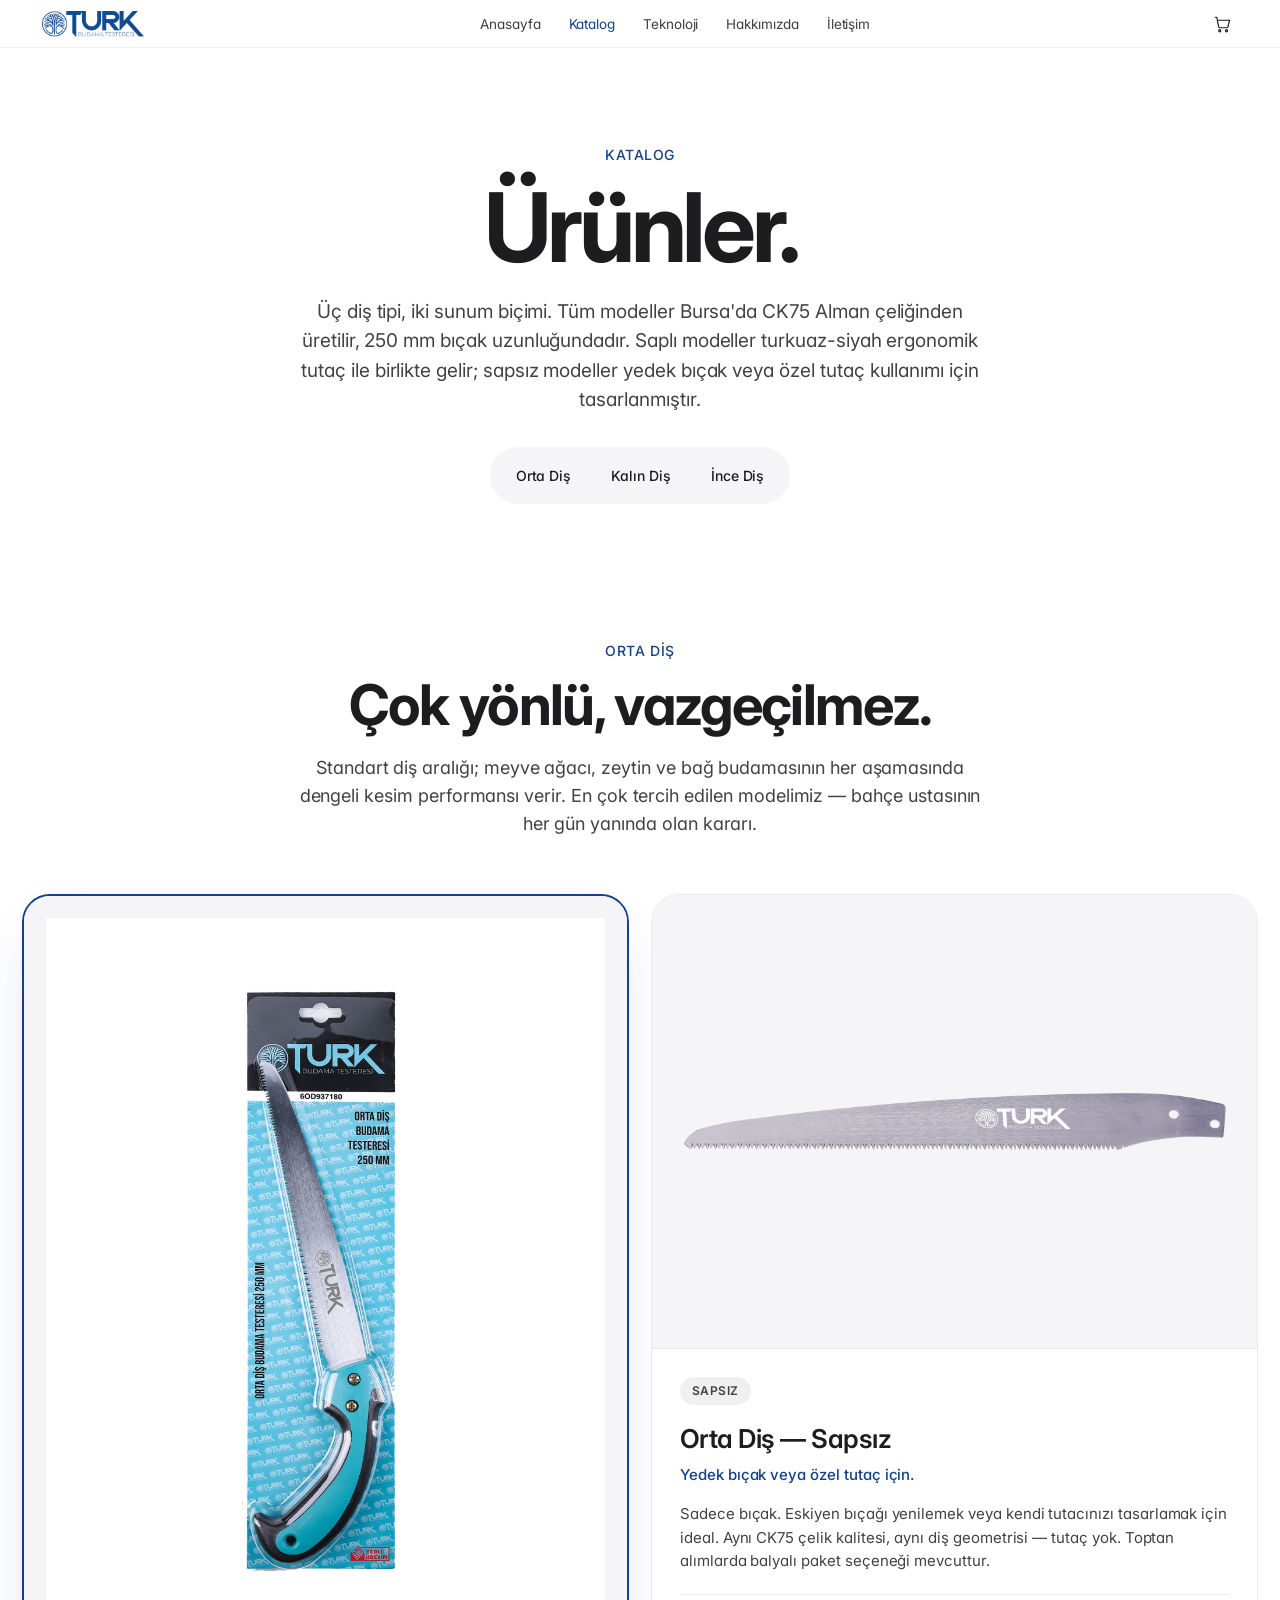
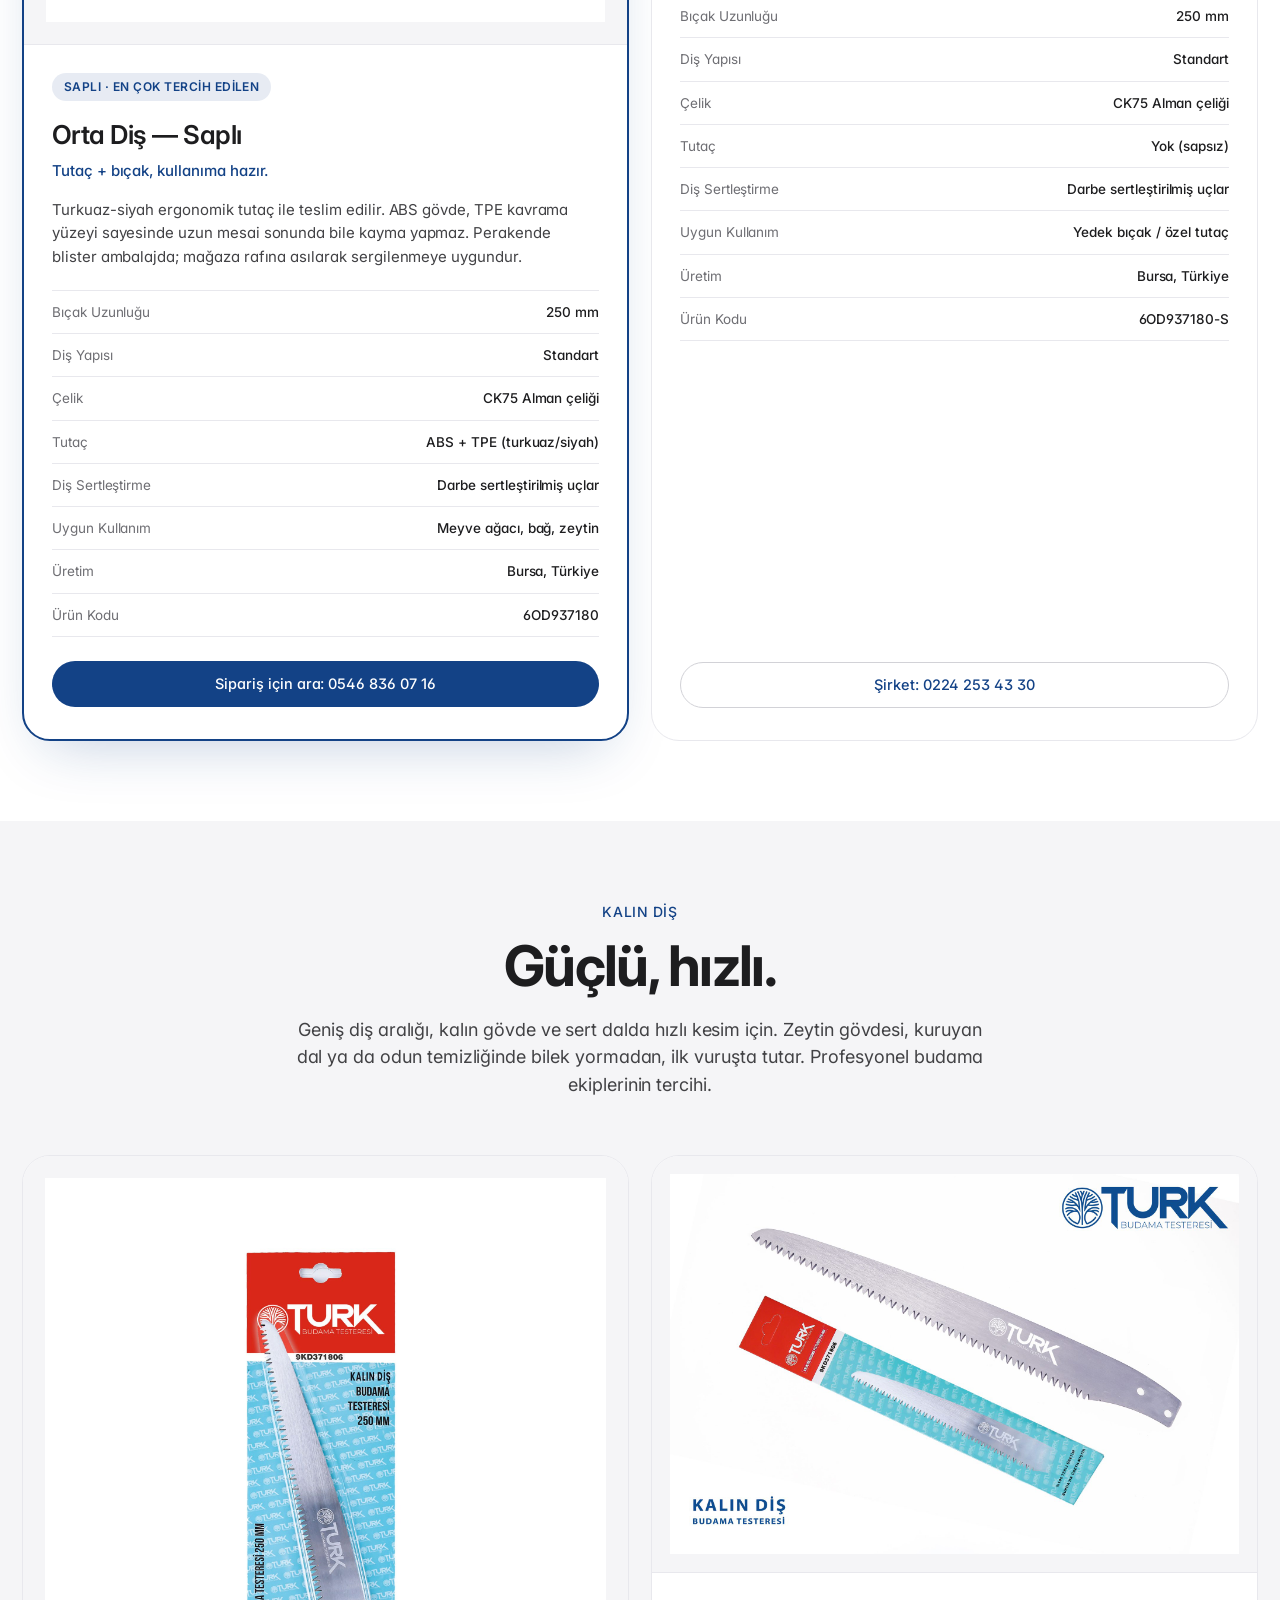
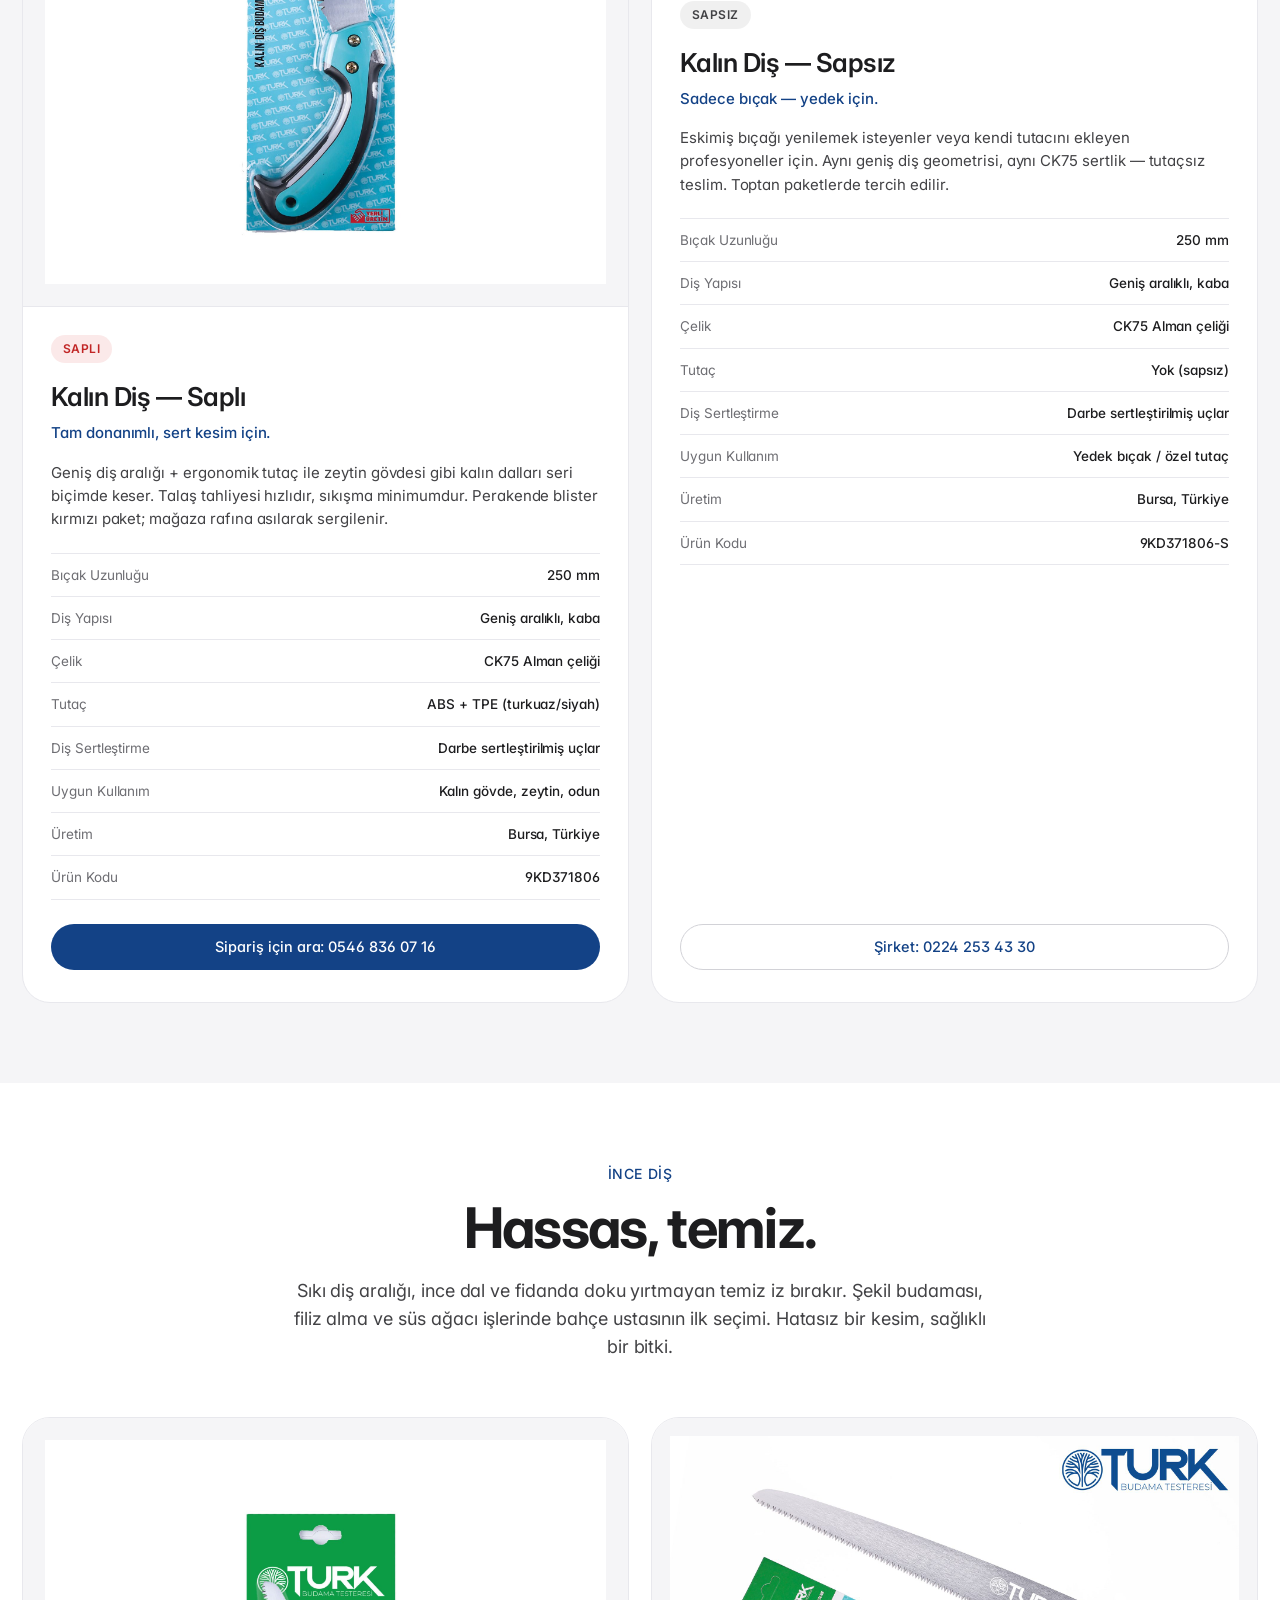
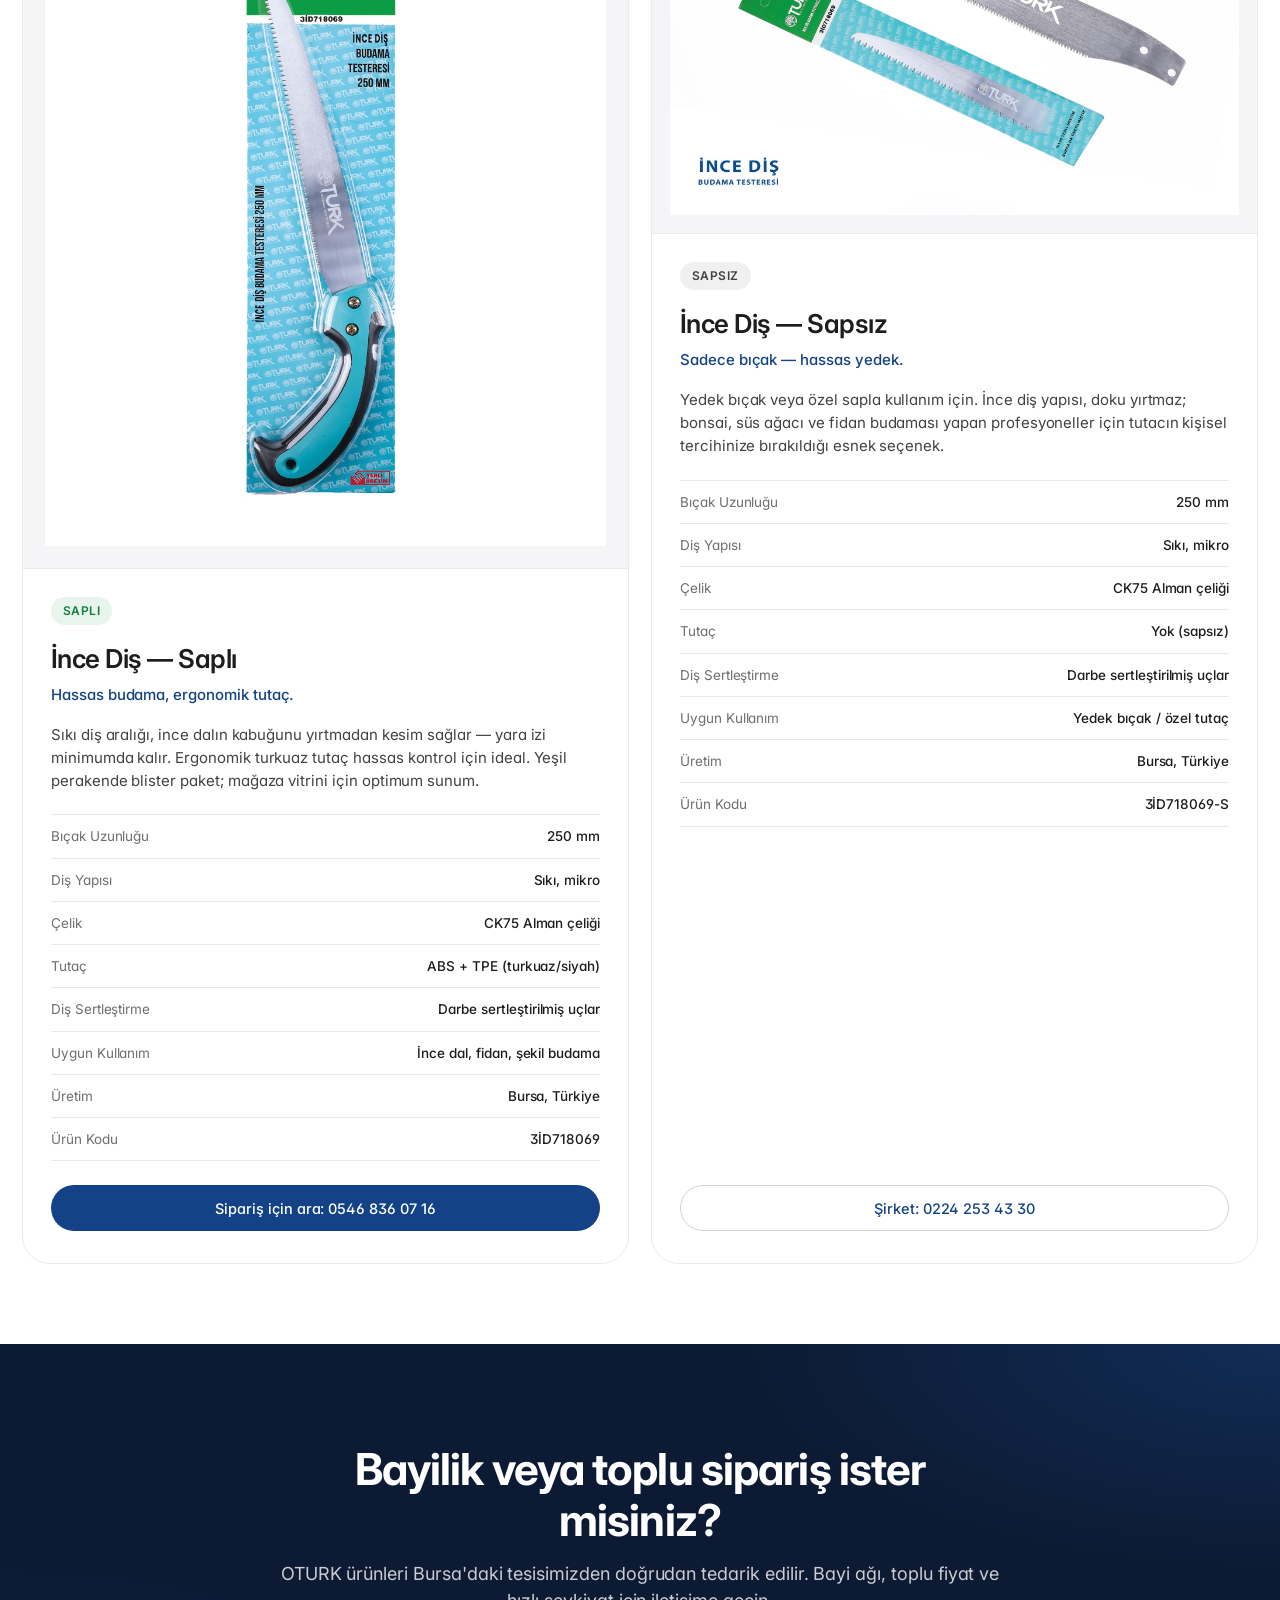
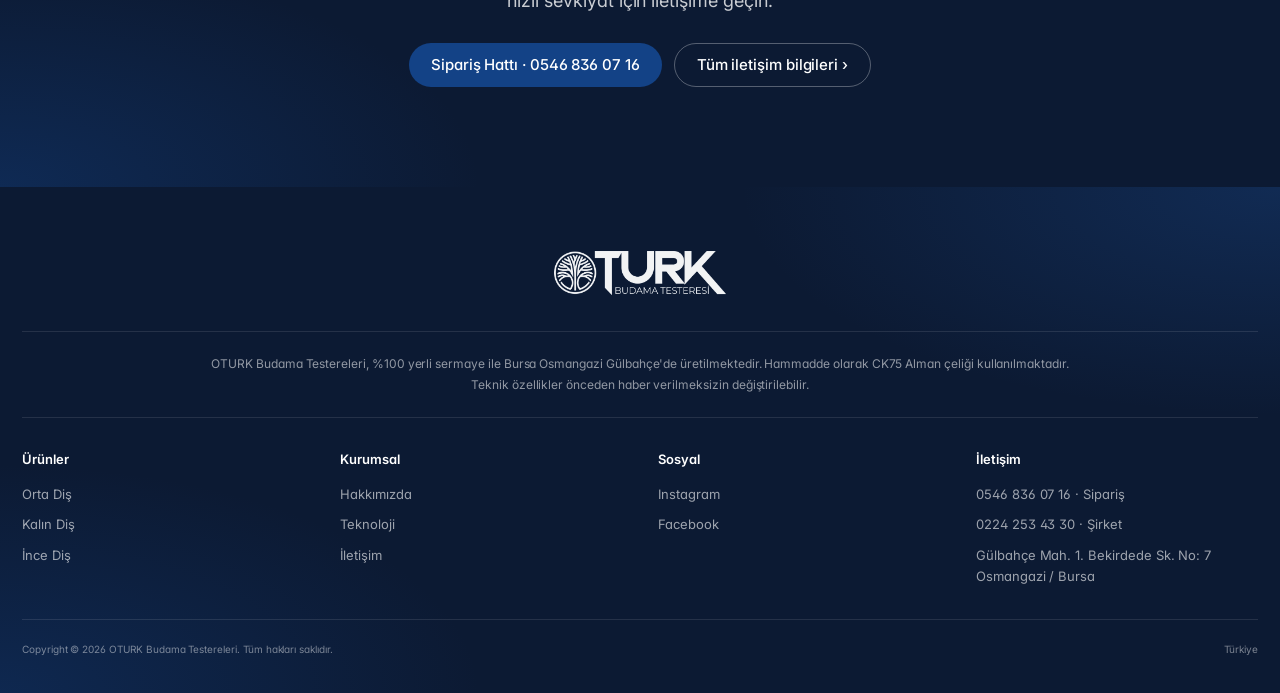
==== katalog.html @ 40e3740e "Initial commit: OTURK kurumsal web sitesi" ====
<!doctype html>
<html lang="tr">
<head>
  <meta charset="utf-8" />
  <meta name="viewport" content="width=device-width, initial-scale=1, viewport-fit=cover" />
  <meta name="theme-color" content="#134286" />
  <title>Katalog — OTURK Budama Testereleri</title>
  <meta name="description" content="OTURK budama testereleri katalogu. Üç diş tipi (ince, orta, kalın), saplı ve sapsız seçenekler. Bursa'da CK75 Alman çeliğinden üretilir." />

  <link rel="preconnect" href="https://fonts.googleapis.com" />
  <link rel="preconnect" href="https://fonts.gstatic.com" crossorigin />
  <link href="https://fonts.googleapis.com/css2?family=Inter:wght@300;400;500;600;700;800&display=swap" rel="stylesheet" />

  <link rel="stylesheet" href="styles.css" />
  <link rel="stylesheet" href="katalog.css" />
  <link rel="icon" type="image/png" href="images/logo/oturk-blue.png" />
  <link rel="apple-touch-icon" href="images/logo/oturk-blue.png" />
</head>
<body>

  <!-- Navigation -->
  <nav class="globalnav" id="globalnav" aria-label="Birincil">
    <div class="globalnav-inner">
      <a class="globalnav-logo" href="index.html" aria-label="OTURK Budama Testereleri">
        <img src="images/logo/oturk-blue.png" alt="OTURK Budama Testeresi" />
      </a>
      <ul class="globalnav-list" role="list">
        <li><a href="index.html">Anasayfa</a></li>
        <li><a href="katalog.html" aria-current="page">Katalog</a></li>
        <li><a href="index.html#teknoloji">Teknoloji</a></li>
        <li><a href="index.html#hakkimizda">Hakkımızda</a></li>
        <li><a href="index.html#iletisim">İletişim</a></li>
      </ul>
      <a class="globalnav-cta" href="index.html#iletisim" aria-label="Sipariş">
        <svg viewBox="0 0 24 24" aria-hidden="true"><path d="M3 3h2l2.5 12.5a2 2 0 0 0 2 1.5h8.5a2 2 0 0 0 2-1.5L22 7H6"/><circle cx="9" cy="21" r="1.4"/><circle cx="18" cy="21" r="1.4"/></svg>
      </a>
      <button class="globalnav-menu" id="globalnav-menu" aria-label="Menü" aria-expanded="false">
        <span></span><span></span>
      </button>
    </div>
  </nav>

  <main>

    <!-- Catalog page hero -->
    <section class="cat-hero">
      <div class="cat-hero-inner">
        <p class="cat-eyebrow">Katalog</p>
        <h1 class="cat-headline">Ürünler.</h1>
        <p class="cat-lede">
          Üç diş tipi, iki sunum biçimi. Tüm modeller Bursa'da CK75 Alman çeliğinden üretilir, 250 mm bıçak uzunluğundadır.
          Saplı modeller turkuaz-siyah ergonomik tutaç ile birlikte gelir; sapsız modeller yedek bıçak veya özel tutaç kullanımı için tasarlanmıştır.
        </p>
        <div class="cat-quick-jump">
          <a href="#orta">Orta Diş</a>
          <a href="#kalin">Kalın Diş</a>
          <a href="#ince">İnce Diş</a>
        </div>
      </div>
    </section>

    <!-- ORTA DİŞ -->
    <section class="cat-group" id="orta">
      <div class="cat-group-inner">
        <header class="cat-group-head">
          <p class="cat-eyebrow">Orta Diş</p>
          <h2 class="cat-group-title">Çok yönlü, vazgeçilmez.</h2>
          <p class="cat-group-lede">
            Standart diş aralığı; meyve ağacı, zeytin ve bağ budamasının her aşamasında dengeli kesim performansı verir.
            En çok tercih edilen modelimiz — bahçe ustasının her gün yanında olan kararı.
          </p>
        </header>

        <div class="cat-pair">
          <article class="cat-card cat-card--featured">
            <div class="cat-card-img">
              <img src="images/orta-dis-paket.jpg" alt="OTURK Orta Diş Saplı Budama Testeresi 250 mm — perakende blister paket" loading="lazy" />
            </div>
            <div class="cat-card-body">
              <span class="cat-tag cat-tag--blue">Saplı · En çok tercih edilen</span>
              <h3>Orta Diş — Saplı</h3>
              <p class="cat-card-tag">Tutaç + bıçak, kullanıma hazır.</p>
              <p class="cat-card-desc">
                Turkuaz-siyah ergonomik tutaç ile teslim edilir. ABS gövde, TPE kavrama yüzeyi sayesinde uzun mesai sonunda
                bile kayma yapmaz. Perakende blister ambalajda; mağaza rafına asılarak sergilenmeye uygundur.
              </p>
              <dl class="cat-specs">
                <dt>Bıçak Uzunluğu</dt><dd>250 mm</dd>
                <dt>Diş Yapısı</dt><dd>Standart</dd>
                <dt>Çelik</dt><dd>CK75 Alman çeliği</dd>
                <dt>Tutaç</dt><dd>ABS + TPE (turkuaz/siyah)</dd>
                <dt>Diş Sertleştirme</dt><dd>Darbe sertleştirilmiş uçlar</dd>
                <dt>Uygun Kullanım</dt><dd>Meyve ağacı, bağ, zeytin</dd>
                <dt>Üretim</dt><dd>Bursa, Türkiye</dd>
                <dt>Ürün Kodu</dt><dd>6OD937180</dd>
              </dl>
              <a class="cat-cta" href="tel:+905468360716">Sipariş için ara: 0546 836 07 16</a>
            </div>
          </article>

          <article class="cat-card">
            <div class="cat-card-img">
              <img src="images/orta-dis.png" alt="OTURK Orta Diş Sapsız Bıçak — yedek bıçak" loading="lazy" />
            </div>
            <div class="cat-card-body">
              <span class="cat-tag">Sapsız</span>
              <h3>Orta Diş — Sapsız</h3>
              <p class="cat-card-tag">Yedek bıçak veya özel tutaç için.</p>
              <p class="cat-card-desc">
                Sadece bıçak. Eskiyen bıçağı yenilemek veya kendi tutacınızı tasarlamak için ideal. Aynı CK75 çelik
                kalitesi, aynı diş geometrisi — tutaç yok. Toptan alımlarda balyalı paket seçeneği mevcuttur.
              </p>
              <dl class="cat-specs">
                <dt>Bıçak Uzunluğu</dt><dd>250 mm</dd>
                <dt>Diş Yapısı</dt><dd>Standart</dd>
                <dt>Çelik</dt><dd>CK75 Alman çeliği</dd>
                <dt>Tutaç</dt><dd>Yok (sapsız)</dd>
                <dt>Diş Sertleştirme</dt><dd>Darbe sertleştirilmiş uçlar</dd>
                <dt>Uygun Kullanım</dt><dd>Yedek bıçak / özel tutaç</dd>
                <dt>Üretim</dt><dd>Bursa, Türkiye</dd>
                <dt>Ürün Kodu</dt><dd>6OD937180-S</dd>
              </dl>
              <a class="cat-cta cat-cta--ghost" href="tel:+902242534330">Şirket: 0224 253 43 30</a>
            </div>
          </article>
        </div>
      </div>
    </section>

    <!-- KALIN DİŞ -->
    <section class="cat-group cat-group--invert" id="kalin">
      <div class="cat-group-inner">
        <header class="cat-group-head">
          <p class="cat-eyebrow">Kalın Diş</p>
          <h2 class="cat-group-title">Güçlü, hızlı.</h2>
          <p class="cat-group-lede">
            Geniş diş aralığı, kalın gövde ve sert dalda hızlı kesim için. Zeytin gövdesi, kuruyan dal ya da odun temizliğinde
            bilek yormadan, ilk vuruşta tutar. Profesyonel budama ekiplerinin tercihi.
          </p>
        </header>

        <div class="cat-pair">
          <article class="cat-card">
            <div class="cat-card-img">
              <img src="images/kalin-dis-paket.jpg" alt="OTURK Kalın Diş Saplı Budama Testeresi 250 mm — kırmızı blister paket" loading="lazy" />
            </div>
            <div class="cat-card-body">
              <span class="cat-tag cat-tag--red">Saplı</span>
              <h3>Kalın Diş — Saplı</h3>
              <p class="cat-card-tag">Tam donanımlı, sert kesim için.</p>
              <p class="cat-card-desc">
                Geniş diş aralığı + ergonomik tutaç ile zeytin gövdesi gibi kalın dalları seri biçimde keser. Talaş tahliyesi
                hızlıdır, sıkışma minimumdur. Perakende blister kırmızı paket; mağaza rafına asılarak sergilenir.
              </p>
              <dl class="cat-specs">
                <dt>Bıçak Uzunluğu</dt><dd>250 mm</dd>
                <dt>Diş Yapısı</dt><dd>Geniş aralıklı, kaba</dd>
                <dt>Çelik</dt><dd>CK75 Alman çeliği</dd>
                <dt>Tutaç</dt><dd>ABS + TPE (turkuaz/siyah)</dd>
                <dt>Diş Sertleştirme</dt><dd>Darbe sertleştirilmiş uçlar</dd>
                <dt>Uygun Kullanım</dt><dd>Kalın gövde, zeytin, odun</dd>
                <dt>Üretim</dt><dd>Bursa, Türkiye</dd>
                <dt>Ürün Kodu</dt><dd>9KD371806</dd>
              </dl>
              <a class="cat-cta" href="tel:+905468360716">Sipariş için ara: 0546 836 07 16</a>
            </div>
          </article>

          <article class="cat-card">
            <div class="cat-card-img cat-card-img--blade">
              <img src="images/kalin-dis-katalog.jpg" alt="OTURK Kalın Diş Sapsız Bıçak" loading="lazy" />
            </div>
            <div class="cat-card-body">
              <span class="cat-tag">Sapsız</span>
              <h3>Kalın Diş — Sapsız</h3>
              <p class="cat-card-tag">Sadece bıçak — yedek için.</p>
              <p class="cat-card-desc">
                Eskimiş bıçağı yenilemek isteyenler veya kendi tutacını ekleyen profesyoneller için. Aynı geniş diş
                geometrisi, aynı CK75 sertlik — tutaçsız teslim. Toptan paketlerde tercih edilir.
              </p>
              <dl class="cat-specs">
                <dt>Bıçak Uzunluğu</dt><dd>250 mm</dd>
                <dt>Diş Yapısı</dt><dd>Geniş aralıklı, kaba</dd>
                <dt>Çelik</dt><dd>CK75 Alman çeliği</dd>
                <dt>Tutaç</dt><dd>Yok (sapsız)</dd>
                <dt>Diş Sertleştirme</dt><dd>Darbe sertleştirilmiş uçlar</dd>
                <dt>Uygun Kullanım</dt><dd>Yedek bıçak / özel tutaç</dd>
                <dt>Üretim</dt><dd>Bursa, Türkiye</dd>
                <dt>Ürün Kodu</dt><dd>9KD371806-S</dd>
              </dl>
              <a class="cat-cta cat-cta--ghost" href="tel:+902242534330">Şirket: 0224 253 43 30</a>
            </div>
          </article>
        </div>
      </div>
    </section>

    <!-- İNCE DİŞ -->
    <section class="cat-group" id="ince">
      <div class="cat-group-inner">
        <header class="cat-group-head">
          <p class="cat-eyebrow">İnce Diş</p>
          <h2 class="cat-group-title">Hassas, temiz.</h2>
          <p class="cat-group-lede">
            Sıkı diş aralığı, ince dal ve fidanda doku yırtmayan temiz iz bırakır. Şekil budaması, filiz alma ve süs
            ağacı işlerinde bahçe ustasının ilk seçimi. Hatasız bir kesim, sağlıklı bir bitki.
          </p>
        </header>

        <div class="cat-pair">
          <article class="cat-card">
            <div class="cat-card-img">
              <img src="images/ince-dis-paket.jpg" alt="OTURK İnce Diş Saplı Budama Testeresi 250 mm — yeşil blister paket" loading="lazy" />
            </div>
            <div class="cat-card-body">
              <span class="cat-tag cat-tag--green">Saplı</span>
              <h3>İnce Diş — Saplı</h3>
              <p class="cat-card-tag">Hassas budama, ergonomik tutaç.</p>
              <p class="cat-card-desc">
                Sıkı diş aralığı, ince dalın kabuğunu yırtmadan kesim sağlar — yara izi minimumda kalır. Ergonomik turkuaz
                tutaç hassas kontrol için ideal. Yeşil perakende blister paket; mağaza vitrini için optimum sunum.
              </p>
              <dl class="cat-specs">
                <dt>Bıçak Uzunluğu</dt><dd>250 mm</dd>
                <dt>Diş Yapısı</dt><dd>Sıkı, mikro</dd>
                <dt>Çelik</dt><dd>CK75 Alman çeliği</dd>
                <dt>Tutaç</dt><dd>ABS + TPE (turkuaz/siyah)</dd>
                <dt>Diş Sertleştirme</dt><dd>Darbe sertleştirilmiş uçlar</dd>
                <dt>Uygun Kullanım</dt><dd>İnce dal, fidan, şekil budama</dd>
                <dt>Üretim</dt><dd>Bursa, Türkiye</dd>
                <dt>Ürün Kodu</dt><dd>3İD718069</dd>
              </dl>
              <a class="cat-cta" href="tel:+905468360716">Sipariş için ara: 0546 836 07 16</a>
            </div>
          </article>

          <article class="cat-card">
            <div class="cat-card-img cat-card-img--blade">
              <img src="images/ince-dis-katalog.jpg" alt="OTURK İnce Diş Sapsız Bıçak" loading="lazy" />
            </div>
            <div class="cat-card-body">
              <span class="cat-tag">Sapsız</span>
              <h3>İnce Diş — Sapsız</h3>
              <p class="cat-card-tag">Sadece bıçak — hassas yedek.</p>
              <p class="cat-card-desc">
                Yedek bıçak veya özel sapla kullanım için. İnce diş yapısı, doku yırtmaz; bonsai, süs ağacı ve fidan
                budaması yapan profesyoneller için tutacın kişisel tercihinize bırakıldığı esnek seçenek.
              </p>
              <dl class="cat-specs">
                <dt>Bıçak Uzunluğu</dt><dd>250 mm</dd>
                <dt>Diş Yapısı</dt><dd>Sıkı, mikro</dd>
                <dt>Çelik</dt><dd>CK75 Alman çeliği</dd>
                <dt>Tutaç</dt><dd>Yok (sapsız)</dd>
                <dt>Diş Sertleştirme</dt><dd>Darbe sertleştirilmiş uçlar</dd>
                <dt>Uygun Kullanım</dt><dd>Yedek bıçak / özel tutaç</dd>
                <dt>Üretim</dt><dd>Bursa, Türkiye</dd>
                <dt>Ürün Kodu</dt><dd>3İD718069-S</dd>
              </dl>
              <a class="cat-cta cat-cta--ghost" href="tel:+902242534330">Şirket: 0224 253 43 30</a>
            </div>
          </article>
        </div>
      </div>
    </section>

    <!-- Order/contact CTA strip -->
    <section class="cat-cta-strip">
      <div class="cat-cta-strip-inner">
        <h2>Bayilik veya toplu sipariş ister misiniz?</h2>
        <p>OTURK ürünleri Bursa'daki tesisimizden doğrudan tedarik edilir. Bayi ağı, toplu fiyat ve hızlı sevkiyat için iletişime geçin.</p>
        <div class="cat-cta-strip-actions">
          <a class="btn btn--blue" href="tel:+905468360716">Sipariş Hattı · 0546 836 07 16</a>
          <a class="btn btn--ghost" href="index.html#iletisim">Tüm iletişim bilgileri ›</a>
        </div>
      </div>
    </section>

  </main>

  <!-- Footer -->
  <footer class="footer">
    <div class="footer-inner">
      <div class="footer-mark">
        <img src="images/logo/oturk-white.png" alt="OTURK Budama Testeresi" />
      </div>
      <div class="footer-disclaimer">
        <p>
          OTURK Budama Testereleri, %100 yerli sermaye ile Bursa Osmangazi Gülbahçe'de üretilmektedir.
          Hammadde olarak CK75 Alman çeliği kullanılmaktadır. Teknik özellikler önceden haber verilmeksizin değiştirilebilir.
        </p>
      </div>
      <div class="footer-cols">
        <div class="footer-col">
          <h4>Ürünler</h4>
          <ul role="list">
            <li><a href="katalog.html#orta">Orta Diş</a></li>
            <li><a href="katalog.html#kalin">Kalın Diş</a></li>
            <li><a href="katalog.html#ince">İnce Diş</a></li>
          </ul>
        </div>
        <div class="footer-col">
          <h4>Kurumsal</h4>
          <ul role="list">
            <li><a href="index.html#hakkimizda">Hakkımızda</a></li>
            <li><a href="index.html#teknoloji">Teknoloji</a></li>
            <li><a href="index.html#iletisim">İletişim</a></li>
          </ul>
        </div>
        <div class="footer-col">
          <h4>Sosyal</h4>
          <ul role="list">
            <li><a href="https://www.instagram.com/oturktestere/" target="_blank" rel="noopener">Instagram</a></li>
            <li><a href="https://www.facebook.com/p/OTurk-Budama-Testereleri-61565151733691/" target="_blank" rel="noopener">Facebook</a></li>
          </ul>
        </div>
        <div class="footer-col">
          <h4>İletişim</h4>
          <ul role="list">
            <li><a href="tel:+905468360716">0546 836 07 16 · Sipariş</a></li>
            <li><a href="tel:+902242534330">0224 253 43 30 · Şirket</a></li>
            <li>Gülbahçe Mah. 1. Bekirdede Sk. No: 7<br/>Osmangazi / Bursa</li>
          </ul>
        </div>
      </div>
      <div class="footer-bottom">
        <small>Copyright © <span id="year"></span> OTURK Budama Testereleri. Tüm hakları saklıdır.</small>
        <small>Türkiye</small>
      </div>
    </div>
  </footer>

  <script src="script.js" defer></script>
</body>
</html>
---- styles.css ----
/* =========================================================
   OTURK — Apple-inspired design system
   Brand color (corporate): #134286
   ========================================================= */

:root {
  /* Brand */
  --brand: #134286;
  --brand-strong: #0e3370;
  --brand-light: #1e57a8;
  --brand-50: #eaf0f9;

  /* Apple-style neutrals */
  --bg: #ffffff;
  --bg-alt: #f5f5f7;        /* Apple signature gray */
  --bg-dark: #0c1a33;        /* deep navy for dark sections */
  --ink: #1d1d1f;            /* Apple near-black */
  --ink-2: #424245;
  --muted: #6e6e73;
  --line: #d2d2d7;
  --line-soft: #e8e8ed;

  /* Effects */
  --radius: 18px;
  --radius-lg: 28px;
  --shadow-sm: 0 1px 2px rgba(0,0,0,.04);
  --shadow: 0 8px 30px rgba(0,0,0,.06);

  /* Layout */
  --maxw: 980px;
  --maxw-wide: 1240px;

  /* Type */
  --font-sans: 'Inter', -apple-system, BlinkMacSystemFont, 'SF Pro Text', 'SF Pro Display', system-ui, 'Segoe UI', Roboto, sans-serif;
}

* { box-sizing: border-box; }
html {
  scroll-behavior: smooth;
  -webkit-text-size-adjust: 100%;
  /* Sticky header is 48px tall — extra 24px breathing room above section title */
  scroll-padding-top: 72px;
}
section[id],
[id] { scroll-margin-top: 72px; }
body {
  margin: 0;
  font-family: var(--font-sans);
  font-size: 17px;
  line-height: 1.5;
  color: var(--ink);
  background: var(--bg);
  -webkit-font-smoothing: antialiased;
  -moz-osx-font-smoothing: grayscale;
  font-feature-settings: 'cv11', 'ss01';
  letter-spacing: -0.003em;
}
img { display: block; max-width: 100%; }
a { color: var(--brand); text-decoration: none; }
a:hover { color: var(--brand-strong); }
button { font: inherit; cursor: pointer; border: 0; background: none; }

/* ============== GLOBAL NAV (Apple-style) ============== */
.globalnav {
  position: sticky;
  top: 0;
  z-index: 60;
  height: 48px;
  background: rgba(255,255,255,.72);
  backdrop-filter: saturate(180%) blur(20px);
  -webkit-backdrop-filter: saturate(180%) blur(20px);
  border-bottom: 1px solid rgba(0,0,0,.06);
  font-size: 14px;
  color: var(--ink);
  transition: background .2s;
}
.globalnav.is-scrolled { background: rgba(255,255,255,.86); }

.globalnav-inner {
  max-width: var(--maxw-wide);
  margin: 0 auto;
  height: 100%;
  display: flex;
  align-items: center;
  gap: 12px;
  padding: 0 22px;
}
.globalnav-logo {
  display: inline-flex;
  align-items: center;
  height: 100%;
  padding: 6px 0;
}
.globalnav-logo img {
  height: 26px;
  width: auto;
  display: block;
}

.globalnav-list {
  list-style: none;
  margin: 0 auto;
  padding: 0;
  display: flex;
  gap: 28px;
  align-items: center;
}
.globalnav-list a {
  color: var(--ink);
  opacity: 0.85;
  font-weight: 400;
  font-size: 13.5px;
  letter-spacing: -0.005em;
  transition: opacity .2s;
}
.globalnav-list a:hover { opacity: 1; }

.globalnav-cta {
  width: 32px; height: 32px;
  display: grid; place-items: center;
  border-radius: 50%;
  color: var(--ink);
  transition: background .2s;
}
.globalnav-cta:hover { background: rgba(0,0,0,.06); }
.globalnav-cta svg { width: 18px; height: 18px; stroke: currentColor; fill: none; stroke-width: 1.6; stroke-linecap: round; stroke-linejoin: round; }

.globalnav-menu {
  display: none;
  width: 32px; height: 32px;
  position: relative;
  margin-left: auto;
}
.globalnav-menu span {
  position: absolute;
  left: 8px; right: 8px;
  height: 1.5px;
  background: var(--ink);
  border-radius: 1px;
  transition: transform .2s, top .2s, opacity .2s;
}
.globalnav-menu span:nth-child(1) { top: 12px; }
.globalnav-menu span:nth-child(2) { top: 18px; }
.globalnav-menu[aria-expanded="true"] span:nth-child(1) { top: 15px; transform: rotate(45deg); }
.globalnav-menu[aria-expanded="true"] span:nth-child(2) { top: 15px; transform: rotate(-45deg); }

@media (max-width: 880px) {
  .globalnav-list {
    position: fixed;
    top: 48px; left: 0; right: 0;
    flex-direction: column;
    background: rgba(255,255,255,.96);
    backdrop-filter: saturate(180%) blur(20px);
    border-bottom: 1px solid var(--line-soft);
    padding: 12px 0;
    gap: 0;
    margin: 0;
    transform: translateY(-12px);
    opacity: 0;
    pointer-events: none;
    transition: opacity .2s, transform .2s;
  }
  .globalnav-list.is-open { opacity: 1; transform: none; pointer-events: auto; }
  .globalnav-list li { width: 100%; }
  .globalnav-list a {
    display: block;
    padding: 14px 22px;
    border-bottom: 1px solid var(--line-soft);
    font-size: 16px;
    font-weight: 500;
  }
  .globalnav-list li:last-child a { border-bottom: 0; }
  .globalnav-cta { display: none; }
  .globalnav-menu { display: block; }
}

/* ============== PROMO STRIP ============== */
.promo {
  background: var(--bg-alt);
  padding: 14px 22px;
  text-align: center;
  font-size: 14px;
  color: var(--ink-2);
  border-bottom: 1px solid var(--line-soft);
}
.promo strong { color: var(--ink); font-weight: 600; }
.promo a { color: var(--brand); }
.promo a i { font-style: normal; transition: transform .2s; display: inline-block; margin-left: 2px; }
.promo a:hover i { transform: translateX(2px); }

/* ============== HERO ============== */
.hero {
  text-align: center;
  padding: 28px 22px 0;
  background: var(--bg);
  position: relative;
  overflow: hidden;
}
.hero-eyebrow {
  margin: 0;
  color: var(--brand);
  font-size: 17px;
  font-weight: 500;
  letter-spacing: -0.01em;
}
.hero-headline {
  margin: 6px 0 0;
  font-size: clamp(56px, 9vw, 112px);
  font-weight: 700;
  line-height: 1;
  letter-spacing: -0.045em;
  color: var(--ink);
}
.hero-headline sup {
  font-size: 0.32em;
  font-weight: 500;
  vertical-align: top;
  position: relative;
  top: 0.6em;
  color: var(--muted);
}
.hero-sub {
  margin: 6px 0 0;
  font-size: clamp(28px, 4vw, 48px);
  font-weight: 600;
  letter-spacing: -0.02em;
  color: var(--ink);
}
.hero-tagline {
  margin: 28px auto 0;
  max-width: 620px;
  font-size: clamp(19px, 2.4vw, 28px);
  font-weight: 400;
  color: var(--ink-2);
  letter-spacing: -0.01em;
  line-height: 1.25;
}
.hero-links {
  margin-top: 22px;
  display: inline-flex;
  gap: 28px;
  flex-wrap: wrap;
  justify-content: center;
  font-size: 19px;
}
.hero-links a {
  color: var(--brand);
  font-weight: 400;
  letter-spacing: -0.01em;
}
.hero-links a i { font-style: normal; display: inline-block; margin-left: 2px; transition: transform .2s; }
.hero-links a:hover i { transform: translateX(2px); }

/* Clean hero — minimal tagline above cinematic image */
.hero--clean {
  padding: 36px 8px 0;
  text-align: center;
}
.hero--clean .hero-text {
  max-width: 720px;
  margin: 0 auto 36px;
}
.hero--clean .hero-headline {
  font-size: clamp(44px, 6.4vw, 80px);
  letter-spacing: -0.035em;
  line-height: 1.04;
  margin: 0 0 12px;
}
.hero--clean .hero-tagline {
  margin: 0 auto 22px;
  color: var(--ink-2);
}
.hero--clean .hero-links { margin-top: 0; }

.hero-stage {
  position: relative;
  width: 100%;
  max-width: 1600px;
  margin: 0 auto;
  border-radius: 32px;
  overflow: hidden;
  isolation: isolate;
  box-shadow: 0 40px 80px -30px rgba(12,31,36,.28);
}
.hero-stage-img {
  display: block;
  width: 100%;
  height: clamp(440px, 64vh, 680px);
  object-fit: cover;
  object-position: center;
  z-index: 0;
}
/* Subtle top + bottom gradients for soft edges (no overlay text) */
.hero-stage--clean::before,
.hero-stage--clean::after {
  content: '';
  position: absolute;
  left: 0; right: 0;
  height: 28%;
  pointer-events: none;
  z-index: 1;
}
.hero-stage--clean::before {
  top: 0;
  background: linear-gradient(180deg, rgba(0,0,0,.35) 0%, rgba(0,0,0,0) 100%);
}
.hero-stage--clean::after {
  bottom: 0;
  background: linear-gradient(0deg, rgba(0,0,0,.35) 0%, rgba(0,0,0,0) 100%);
}

@media (max-width: 880px) {
  .hero-stage {
    margin: 0 auto;
    border-radius: 22px;
  }
  .hero-stage-img { height: clamp(320px, 52vh, 480px); }
}
@media (max-width: 720px) {
  .hero { padding-top: 36px; }
  .hero-tagline { margin-top: 18px; }
  .hero-art { margin-top: 24px; }
}

/* ============== STATEMENT (giant centered text) ============== */
.statement {
  background: var(--bg);
  padding: 100px 22px;
  text-align: center;
}
.statement-text {
  margin: 0 auto;
  max-width: 1080px;
  font-size: clamp(34px, 5.4vw, 72px);
  line-height: 1.05;
  letter-spacing: -0.025em;
  font-weight: 600;
  color: var(--ink);
}
.statement-text span {
  color: var(--muted);
  font-weight: 600;
}

/* ============== TILES (Apple "Get the highlights") ============== */
.tiles {
  display: grid;
  grid-template-columns: 1fr 1fr;
  gap: 12px;
  padding: 12px;
  background: var(--bg);
}
.tile {
  position: relative;
  border-radius: var(--radius-lg);
  overflow: hidden;
  display: flex;
  flex-direction: column;
  align-items: center;
  text-align: center;
  padding: 56px 0 0;
  isolation: isolate;
  min-height: 540px;
}
.tile .tile-copy { padding: 0 22px; }

.tile--featured {
  grid-column: 1 / -1;
  padding-top: 72px;
  min-height: 580px;
}

.tile--light {
  background: var(--bg-alt);
  color: var(--ink);
  min-height: 540px;
}
.tile-copy { position: relative; z-index: 1; max-width: 560px; }
.tile-eyebrow {
  margin: 0;
  font-size: 14px;
  font-weight: 500;
  letter-spacing: 0.04em;
  text-transform: uppercase;
  color: var(--brand);
}
.tile-headline {
  margin: 8px 0 12px;
  font-size: clamp(28px, 4vw, 52px);
  line-height: 1.05;
  letter-spacing: -0.025em;
  font-weight: 700;
  color: var(--ink);
}
.tile-headline span { color: var(--muted); font-weight: 700; }
.tile--dark .tile-headline span { color: rgba(255,255,255,.6); }
.tile-meta {
  margin: 0 0 18px;
  font-size: 17px;
  color: var(--ink-2);
}
.tile-link {
  font-size: 17px;
  color: var(--brand);
}
.tile-link i { font-style: normal; display: inline-block; margin-left: 2px; transition: transform .2s; }
.tile-link:hover i { transform: translateX(2px); }

.tile-image {
  margin-top: auto;
  width: 100%;
  display: grid;
  place-items: end center;
  padding-top: 28px;
  pointer-events: none;
}
.tile-image img {
  max-height: 300px;
  height: auto;
  width: auto;
  filter: drop-shadow(0 20px 40px rgba(0,0,0,.18));
}
.tile--dark .tile-image img { max-height: 360px; }

/* Catalog image variant — full horizontal product shot, edge-to-edge */
.tile-image--catalog {
  width: 100%;
  max-width: none;
  margin-top: auto;
  padding: 28px 0 0;
  display: block;
  align-self: stretch;
  transition: transform .5s ease;
}
.tile-image--catalog img {
  width: 100%;
  max-height: none;
  height: auto;
  display: block;
  object-fit: contain;
}
.tile:hover .tile-image--catalog { transform: translateY(-3px); }

@media (max-width: 880px) {
  .tiles { grid-template-columns: 1fr; }
  .tile, .tile--light, .tile--dark { padding: 56px 22px 28px; min-height: 520px; }
  .tile-image img { max-height: 240px; }
  .tile--dark .tile-image img { max-height: 280px; }
}

/* ============== FEATURE (alternating product showcases) ============== */
.feature {
  background: var(--bg);
  padding: 110px 22px;
  text-align: center;
}
.feature--invert { background: var(--bg-alt); }
.feature-inner {
  max-width: var(--maxw);
  margin: 0 auto;
}
.feature-eyebrow {
  margin: 0 0 14px;
  color: var(--brand);
  font-size: 14px;
  font-weight: 500;
  letter-spacing: 0.04em;
  text-transform: uppercase;
}
.feature-headline {
  margin: 0 0 20px;
  font-size: clamp(38px, 6vw, 80px);
  line-height: 1.05;
  letter-spacing: -0.035em;
  font-weight: 700;
  color: var(--ink);
}
.feature-headline .accent {
  color: var(--muted);
  font-weight: 700;
}
.feature-lede {
  margin: 0 auto;
  max-width: 660px;
  font-size: clamp(19px, 2vw, 24px);
  line-height: 1.35;
  color: var(--ink-2);
  letter-spacing: -0.01em;
  font-weight: 400;
}

.feature-image {
  margin: 56px auto 40px;
  max-width: 880px;
  border-radius: var(--radius-lg);
  background: linear-gradient(180deg, rgba(19,66,134,.06), rgba(19,66,134,.02));
  padding: 30px;
}
.feature--invert .feature-image {
  background: linear-gradient(180deg, #fff, #fafafb);
  box-shadow: 0 20px 60px -20px rgba(19,66,134,.18);
}
.feature-image img {
  width: 100%;
  height: auto;
  border-radius: 14px;
}

.feature-points {
  list-style: none;
  margin: 0;
  padding: 24px 0 0;
  display: flex;
  justify-content: center;
  gap: 56px;
  border-top: 1px solid var(--line-soft);
  flex-wrap: wrap;
  text-align: left;
}
.feature--invert .feature-points { border-top-color: rgba(0,0,0,.08); }
.feature-points b {
  display: block;
  font-size: 22px;
  font-weight: 600;
  color: var(--ink);
  letter-spacing: -0.01em;
}
.feature-points span {
  display: block;
  font-size: 13px;
  color: var(--muted);
  margin-top: 4px;
}

@media (max-width: 720px) {
  .feature { padding: 80px 22px; }
  .feature-image { margin: 36px auto 28px; padding: 18px; }
  .feature-points { gap: 28px; }
}

/* ============== TECHNOLOGY ============== */
.technology {
  background: var(--bg-dark);
  color: #fff;
  padding: 130px 22px;
  text-align: center;
  position: relative;
  overflow: hidden;
}
.technology::before {
  content: '';
  position: absolute;
  inset: 0;
  background:
    radial-gradient(900px 460px at 100% 0%, rgba(30,87,168,.45), transparent 60%),
    radial-gradient(800px 460px at 0% 100%, rgba(19,66,134,.55), transparent 60%);
  pointer-events: none;
}
.technology-inner { position: relative; max-width: var(--maxw); margin: 0 auto; }
.tech-eyebrow {
  margin: 0 0 14px;
  color: #6cb2ff;
  font-size: 14px;
  font-weight: 500;
  letter-spacing: 0.04em;
  text-transform: uppercase;
}
.tech-headline {
  margin: 0 0 20px;
  font-size: clamp(36px, 5.5vw, 72px);
  line-height: 1.05;
  letter-spacing: -0.03em;
  font-weight: 700;
}
.tech-headline span { color: rgba(255,255,255,.6); font-weight: 700; }
.tech-lede {
  margin: 0 auto 56px;
  max-width: 620px;
  font-size: 21px;
  color: rgba(255,255,255,.78);
  letter-spacing: -0.01em;
  font-weight: 400;
}
.technology-art {
  background: #fff;
  border-radius: var(--radius-lg);
  padding: 30px;
  margin: 0 auto 56px;
  max-width: 760px;
  box-shadow: 0 30px 80px rgba(0,0,0,.35);
}
.technology-art img {
  width: 100%;
  height: auto;
  border-radius: 14px;
}
.technology-grid {
  display: grid;
  grid-template-columns: repeat(3, 1fr);
  gap: 32px;
  text-align: left;
}
.technology-grid article {
  padding: 28px;
  background: rgba(255,255,255,.04);
  border: 1px solid rgba(255,255,255,.08);
  border-radius: var(--radius);
  transition: border-color .25s, background .25s;
}
.technology-grid article:hover {
  border-color: rgba(108,178,255,.4);
  background: rgba(255,255,255,.06);
}
.t-num {
  display: block;
  font-size: 14px;
  font-weight: 600;
  color: #6cb2ff;
  letter-spacing: 0.06em;
  margin-bottom: 12px;
}
.technology-grid h3 {
  margin: 0 0 8px;
  font-size: 22px;
  font-weight: 600;
  letter-spacing: -0.015em;
}
.technology-grid p {
  margin: 0;
  font-size: 15px;
  color: rgba(255,255,255,.72);
  line-height: 1.5;
}

@media (max-width: 880px) {
  .technology-grid { grid-template-columns: 1fr; }
  .technology { padding: 90px 22px; }
}

/* ============== WHY (compact strip) ============== */
.why {
  background: var(--bg);
  padding: 110px 22px;
}
.why-inner { max-width: var(--maxw-wide); margin: 0 auto; }
.why header { text-align: center; margin-bottom: 56px; }
.why h2 {
  font-size: clamp(34px, 5vw, 64px);
  line-height: 1.05;
  letter-spacing: -0.03em;
  font-weight: 700;
  color: var(--ink);
  margin: 0;
  max-width: 920px;
  margin-inline: auto;
}
.why-grid {
  display: grid;
  grid-template-columns: repeat(4, 1fr);
  gap: 12px;
}
.why-card {
  background: var(--bg-alt);
  border-radius: var(--radius-lg);
  padding: 36px 30px;
  transition: transform .25s ease;
}
.why-card:hover { transform: translateY(-4px); }
.why-card h3 {
  margin: 0 0 10px;
  font-size: 22px;
  font-weight: 600;
  letter-spacing: -0.015em;
  color: var(--ink);
}
.why-card p {
  margin: 0;
  font-size: 15px;
  color: var(--muted);
  line-height: 1.5;
}
@media (max-width: 880px) { .why-grid { grid-template-columns: 1fr 1fr; } }
@media (max-width: 560px) { .why-grid { grid-template-columns: 1fr; } }

/* ============== COMPARE (Apple specs grid) ============== */
.compare {
  background: var(--bg-alt);
  padding: 130px 22px;
}
.compare-inner { max-width: var(--maxw-wide); margin: 0 auto; text-align: center; }
.compare h2 {
  margin: 0;
  font-size: clamp(34px, 5vw, 64px);
  line-height: 1.05;
  letter-spacing: -0.03em;
  font-weight: 700;
  color: var(--ink);
}
.compare-lede {
  margin: 14px auto 56px;
  font-size: 21px;
  color: var(--muted);
  max-width: 600px;
}
.compare-grid {
  display: grid;
  grid-template-columns: repeat(3, 1fr);
  gap: 12px;
  text-align: left;
}
.compare-col {
  position: relative;
  background: #fff;
  border-radius: var(--radius-lg);
  padding: 28px 26px 32px;
  display: flex;
  flex-direction: column;
  border: 1px solid transparent;
  transition: transform .3s, box-shadow .3s, border-color .3s;
}
.compare-col:hover {
  transform: translateY(-4px);
  box-shadow: 0 20px 50px -20px rgba(19,66,134,.25);
}
.compare-col--featured {
  border-color: var(--brand);
  box-shadow: 0 20px 60px -20px rgba(19,66,134,.35);
}
.compare-flag {
  position: absolute;
  top: -14px; left: 50%;
  transform: translateX(-50%);
  background: var(--brand);
  color: #fff;
  padding: 6px 14px;
  border-radius: 999px;
  font-size: 12px;
  font-weight: 600;
  letter-spacing: 0.02em;
  white-space: nowrap;
}
.compare-image {
  background: #fff;
  border-radius: var(--radius);
  aspect-ratio: 3 / 2;
  display: grid;
  place-items: center;
  margin-bottom: 22px;
  padding: 0;
  overflow: hidden;
  border: 1px solid var(--line-soft);
}
.compare-image img {
  width: 100%;
  height: 100%;
  object-fit: contain;
  object-position: center;
}
.compare-col h3 {
  margin: 0 0 6px;
  font-size: 26px;
  font-weight: 600;
  letter-spacing: -0.02em;
  color: var(--ink);
}
.compare-desc {
  margin: 0 0 20px;
  font-size: 16px;
  color: var(--muted);
}
.compare-specs {
  margin: 0 0 24px;
  display: grid;
  grid-template-columns: 1fr 1fr;
  border-top: 1px solid var(--line-soft);
  font-size: 14px;
}
.compare-specs dt,
.compare-specs dd {
  padding: 12px 0;
  margin: 0;
  border-bottom: 1px solid var(--line-soft);
}
.compare-specs dt { color: var(--muted); }
.compare-specs dd { color: var(--ink); font-weight: 500; text-align: right; }

@media (max-width: 880px) { .compare-grid { grid-template-columns: 1fr; } }

/* ============== BUTTONS ============== */
.btn {
  display: inline-flex;
  align-items: center;
  justify-content: center;
  gap: 6px;
  height: 44px;
  padding: 0 22px;
  border-radius: 999px;
  font-size: 15px;
  font-weight: 500;
  letter-spacing: -0.005em;
  transition: background .2s, color .2s, transform .15s, opacity .2s;
  white-space: nowrap;
  align-self: flex-start;
  cursor: pointer;
}
.btn--blue {
  background: var(--brand);
  color: #fff;
}
.btn--blue:hover { background: var(--brand-strong); color: #fff; }
.btn--blue:active { transform: scale(.98); }
.btn--ghost {
  background: transparent;
  color: var(--brand);
  border: 1px solid var(--line);
}
.btn--ghost:hover { background: var(--bg-alt); }

/* ============== ABOUT ============== */
.about {
  background: var(--bg);
  padding: 130px 22px;
  text-align: center;
}
.about-inner { max-width: var(--maxw); margin: 0 auto; }
.about-headline {
  margin: 0 0 22px;
  font-size: clamp(36px, 5.4vw, 72px);
  line-height: 1.05;
  letter-spacing: -0.03em;
  font-weight: 700;
}
.about-headline .accent { color: var(--muted); font-weight: 700; }
.about-lede {
  margin: 0 auto 56px;
  max-width: 700px;
  font-size: 21px;
  color: var(--ink-2);
  letter-spacing: -0.01em;
  line-height: 1.4;
}
.about-stats {
  display: grid;
  grid-template-columns: repeat(4, 1fr);
  gap: 12px;
}
.about-stats div {
  background: var(--bg-alt);
  border-radius: var(--radius);
  padding: 28px 18px;
}
.about-stats b {
  display: block;
  font-size: 36px;
  font-weight: 700;
  letter-spacing: -0.025em;
  color: var(--brand);
}
.about-stats span {
  display: block;
  margin-top: 6px;
  font-size: 14px;
  color: var(--muted);
}
@media (max-width: 720px) {
  .about-stats { grid-template-columns: 1fr 1fr; }
}

/* ============== CONTACT ============== */
.contact {
  background: var(--bg-alt);
  padding: 130px 22px;
  text-align: center;
}
.contact-inner { max-width: var(--maxw-wide); margin: 0 auto; }
.contact-headline {
  margin: 0 0 56px;
  font-size: clamp(36px, 5.4vw, 72px);
  line-height: 1.05;
  letter-spacing: -0.03em;
  font-weight: 700;
}
.contact-headline .accent { color: var(--muted); font-weight: 700; }

.contact-grid {
  display: grid;
  grid-template-columns: repeat(4, 1fr);
  gap: 12px;
  text-align: left;
  margin-bottom: 32px;
}
.ccard {
  background: #fff;
  border-radius: var(--radius-lg);
  padding: 32px 28px;
  display: flex;
  flex-direction: column;
  gap: 10px;
  transition: transform .25s, box-shadow .25s;
  color: var(--ink);
  min-height: 200px;
}
a.ccard:hover {
  transform: translateY(-4px);
  box-shadow: 0 20px 40px -20px rgba(19,66,134,.25);
}
.ccard-label {
  margin: 0;
  font-size: 13px;
  font-weight: 500;
  color: var(--muted);
  letter-spacing: 0.04em;
  text-transform: uppercase;
}
.ccard-value {
  margin: 0;
  font-size: 22px;
  font-weight: 600;
  color: var(--ink);
  letter-spacing: -0.015em;
  line-height: 1.25;
}
.ccard-meta {
  margin: auto 0 0;
  font-size: 14px;
  color: var(--brand);
  font-weight: 500;
}
.ccard-meta i,
.social-link i { font-style: normal; transition: transform .2s; display: inline-block; margin-left: 2px; }
a.ccard:hover .ccard-meta i,
.social-link:hover i { transform: translateX(2px); }
.ccard--social { gap: 8px; }
.social-link {
  display: flex;
  justify-content: space-between;
  align-items: baseline;
  padding: 10px 0;
  border-top: 1px solid var(--line-soft);
  color: var(--ink);
  font-weight: 500;
  font-size: 15px;
}
.social-link:first-of-type { border-top: 0; padding-top: 0; }
.social-link span { color: var(--muted); font-weight: 400; font-size: 13px; flex: 1; padding-left: 8px; }
.social-link:hover { color: var(--brand); }

.map-wrap {
  border-radius: var(--radius-lg);
  overflow: hidden;
  height: 460px;
  background: #fff;
  border: 1px solid var(--line-soft);
}
.map-wrap iframe { width: 100%; height: 100%; border: 0; }

@media (max-width: 880px) { .contact-grid { grid-template-columns: 1fr 1fr; } }
@media (max-width: 560px) { .contact-grid { grid-template-columns: 1fr; } .map-wrap { height: 320px; } }

/* ============== FOOTER (Apple-style, dark navy) ============== */
.footer {
  background: var(--bg-dark);
  color: rgba(255,255,255,.6);
  padding: 56px 22px 36px;
  font-size: 12px;
  position: relative;
  overflow: hidden;
}
.footer::before {
  content: '';
  position: absolute;
  inset: 0;
  background:
    radial-gradient(900px 380px at 100% 0%, rgba(30,87,168,.28), transparent 60%),
    radial-gradient(800px 380px at 0% 100%, rgba(19,66,134,.35), transparent 60%);
  pointer-events: none;
}
.footer-inner { position: relative; max-width: var(--maxw-wide); margin: 0 auto; }
.footer-mark {
  display: flex;
  justify-content: center;
  padding: 8px 0 36px;
  border-bottom: 1px solid rgba(255,255,255,.10);
}
.footer-mark img {
  height: 44px;
  width: auto;
  opacity: 0.95;
}
.footer-disclaimer {
  padding: 22px 0;
  border-bottom: 1px solid rgba(255,255,255,.10);
  text-align: center;
}
.footer-disclaimer p {
  margin: 0;
  font-size: 12px;
  line-height: 1.7;
  max-width: 880px;
  margin-inline: auto;
  color: rgba(255,255,255,.55);
}
.footer-cols {
  padding: 32px 0;
  display: grid;
  grid-template-columns: repeat(4, 1fr);
  gap: 36px;
  border-bottom: 1px solid rgba(255,255,255,.10);
}
.footer-col h4 {
  margin: 0 0 14px;
  font-size: 13px;
  font-weight: 600;
  color: #fff;
  letter-spacing: -0.005em;
}
.footer-col ul { list-style: none; padding: 0; margin: 0; display: grid; gap: 10px; }
.footer-col a { color: rgba(255,255,255,.6); font-size: 13px; }
.footer-col a:hover { color: #6cb2ff; }
.footer-col li { font-size: 13px; line-height: 1.6; color: rgba(255,255,255,.6); }

.footer-bottom {
  padding-top: 22px;
  display: flex;
  justify-content: space-between;
  flex-wrap: wrap;
  gap: 12px;
  font-size: 12px;
  color: rgba(255,255,255,.45);
}

@media (max-width: 880px) { .footer-cols { grid-template-columns: 1fr 1fr; gap: 24px; } }
@media (max-width: 560px) { .footer-cols { grid-template-columns: 1fr; } }

@media (prefers-reduced-motion: reduce) {
  *, *::before, *::after { animation-duration: 0.001s !important; transition-duration: 0.001s !important; }
  html { scroll-behavior: auto; }
}
---- katalog.css ----
/* =========================================================
   OTURK — Katalog page styles
   ========================================================= */

/* Active nav state */
.globalnav-list a[aria-current="page"] {
  color: var(--brand);
  opacity: 1;
}

/* ============== CATALOG HERO ============== */
.cat-hero {
  background: var(--bg);
  padding: 96px 22px 56px;
  text-align: center;
}
.cat-hero-inner { max-width: 880px; margin: 0 auto; }
.cat-eyebrow {
  margin: 0 0 14px;
  color: var(--brand);
  font-size: 14px;
  font-weight: 500;
  letter-spacing: 0.04em;
  text-transform: uppercase;
}
.cat-headline {
  margin: 0 0 22px;
  font-size: clamp(48px, 8vw, 96px);
  font-weight: 700;
  letter-spacing: -0.045em;
  line-height: 1;
  color: var(--ink);
}
.cat-lede {
  margin: 0 auto 32px;
  font-size: 19px;
  line-height: 1.55;
  color: var(--ink-2);
  max-width: 700px;
}
.cat-quick-jump {
  display: inline-flex;
  gap: 8px;
  flex-wrap: wrap;
  justify-content: center;
  padding: 10px;
  background: var(--bg-alt);
  border-radius: 999px;
}
.cat-quick-jump a {
  padding: 8px 16px;
  border-radius: 999px;
  font-size: 14px;
  font-weight: 500;
  color: var(--ink);
  transition: background .2s, color .2s;
}
.cat-quick-jump a:hover {
  background: #fff;
  color: var(--brand);
}

/* ============== GROUPS ============== */
.cat-group {
  padding: 80px 22px;
  background: var(--bg);
}
.cat-group--invert { background: var(--bg-alt); }
.cat-group-inner { max-width: var(--maxw-wide); margin: 0 auto; }

.cat-group-head {
  text-align: center;
  margin-bottom: 56px;
}
.cat-group-title {
  margin: 14px 0 18px;
  font-size: clamp(34px, 5vw, 56px);
  font-weight: 700;
  letter-spacing: -0.03em;
  line-height: 1.1;
  color: var(--ink);
}
.cat-group-lede {
  margin: 0 auto;
  max-width: 700px;
  font-size: 18px;
  line-height: 1.55;
  color: var(--ink-2);
}

/* ============== PRODUCT PAIR ============== */
.cat-pair {
  display: grid;
  grid-template-columns: 1fr 1fr;
  gap: 22px;
}
.cat-card {
  background: #fff;
  border-radius: var(--radius-lg);
  border: 1px solid var(--line-soft);
  overflow: hidden;
  display: flex;
  flex-direction: column;
  transition: transform .25s, box-shadow .25s, border-color .25s;
}
.cat-card:hover {
  transform: translateY(-3px);
  border-color: var(--line);
  box-shadow: 0 22px 50px -22px rgba(12,31,36,.18);
}
.cat-group--invert .cat-card { background: #fff; }
.cat-card--featured {
  border: 2px solid var(--brand);
  box-shadow: 0 24px 60px -24px rgba(19,66,134,.28);
}

.cat-card-img {
  background: var(--bg-alt);
  display: grid;
  place-items: center;
  padding: 22px;
  aspect-ratio: 4 / 3;
  border-bottom: 1px solid var(--line-soft);
}
.cat-card-img img {
  max-width: 100%;
  max-height: 100%;
  width: auto;
  height: auto;
  object-fit: contain;
}
.cat-card-img--blade {
  aspect-ratio: 16 / 9;
  padding: 18px;
}
.cat-card-img--blade img {
  width: 100%;
  height: 100%;
  object-fit: cover;
  object-position: center top;
}

.cat-card-body {
  padding: 28px 28px 32px;
  display: flex;
  flex-direction: column;
  flex: 1;
}
.cat-tag {
  display: inline-flex;
  align-self: flex-start;
  padding: 5px 12px;
  border-radius: 999px;
  font-size: 12px;
  font-weight: 600;
  letter-spacing: 0.04em;
  text-transform: uppercase;
  background: rgba(0,0,0,.06);
  color: var(--ink-2);
  margin-bottom: 14px;
}
.cat-tag--blue { background: rgba(19,66,134,.1); color: var(--brand); }
.cat-tag--red { background: rgba(210,47,47,.1); color: #c12626; }
.cat-tag--green { background: rgba(31,157,77,.1); color: #15803d; }

.cat-card h3 {
  margin: 0 0 6px;
  font-size: 26px;
  font-weight: 600;
  letter-spacing: -0.02em;
  color: var(--ink);
}
.cat-card-tag {
  margin: 0 0 16px;
  color: var(--brand);
  font-size: 15px;
  font-weight: 500;
}
.cat-card-desc {
  margin: 0 0 22px;
  font-size: 15px;
  line-height: 1.55;
  color: var(--ink-2);
}

.cat-specs {
  margin: 0 0 24px;
  display: grid;
  grid-template-columns: 1fr 1.2fr;
  gap: 0;
  border-top: 1px solid var(--line-soft);
  font-size: 13.5px;
}
.cat-specs dt,
.cat-specs dd {
  margin: 0;
  padding: 11px 0;
  border-bottom: 1px solid var(--line-soft);
}
.cat-specs dt { color: var(--muted); }
.cat-specs dd { color: var(--ink); font-weight: 500; text-align: right; }

.cat-cta {
  margin-top: auto;
  display: inline-flex;
  align-items: center;
  justify-content: center;
  height: 46px;
  padding: 0 22px;
  border-radius: 999px;
  background: var(--brand);
  color: #fff;
  font-size: 14.5px;
  font-weight: 500;
  transition: background .2s, transform .15s;
}
.cat-cta:hover { background: var(--brand-strong); color: #fff; transform: translateY(-1px); }
.cat-cta--ghost {
  background: transparent;
  color: var(--brand);
  border: 1px solid var(--line);
}
.cat-cta--ghost:hover { background: var(--bg-alt); color: var(--brand-strong); }

@media (max-width: 880px) {
  .cat-pair { grid-template-columns: 1fr; }
  .cat-card-img { aspect-ratio: 4 / 3; }
  .cat-card-img--blade { aspect-ratio: 16 / 9; }
  .cat-hero { padding: 64px 22px 36px; }
  .cat-group { padding: 56px 22px; }
}

/* ============== ORDER STRIP ============== */
.cat-cta-strip {
  background: var(--bg-dark);
  color: #fff;
  padding: 100px 22px;
  text-align: center;
  position: relative;
  overflow: hidden;
}
.cat-cta-strip::before {
  content: '';
  position: absolute;
  inset: 0;
  background:
    radial-gradient(900px 380px at 100% 0%, rgba(30,87,168,.30), transparent 60%),
    radial-gradient(800px 380px at 0% 100%, rgba(19,66,134,.40), transparent 60%);
  pointer-events: none;
}
.cat-cta-strip-inner {
  position: relative;
  max-width: 720px;
  margin: 0 auto;
}
.cat-cta-strip h2 {
  margin: 0 0 14px;
  font-size: clamp(28px, 4vw, 44px);
  font-weight: 700;
  letter-spacing: -0.02em;
  line-height: 1.15;
  color: #fff;
}
.cat-cta-strip p {
  margin: 0 0 28px;
  font-size: 18px;
  color: rgba(255,255,255,.78);
  line-height: 1.55;
}
.cat-cta-strip-actions {
  display: inline-flex;
  gap: 12px;
  flex-wrap: wrap;
  justify-content: center;
}
.cat-cta-strip .btn--ghost {
  color: #fff;
  border: 1px solid rgba(255,255,255,.3);
}
.cat-cta-strip .btn--ghost:hover {
  background: rgba(255,255,255,.08);
  color: #fff;
}
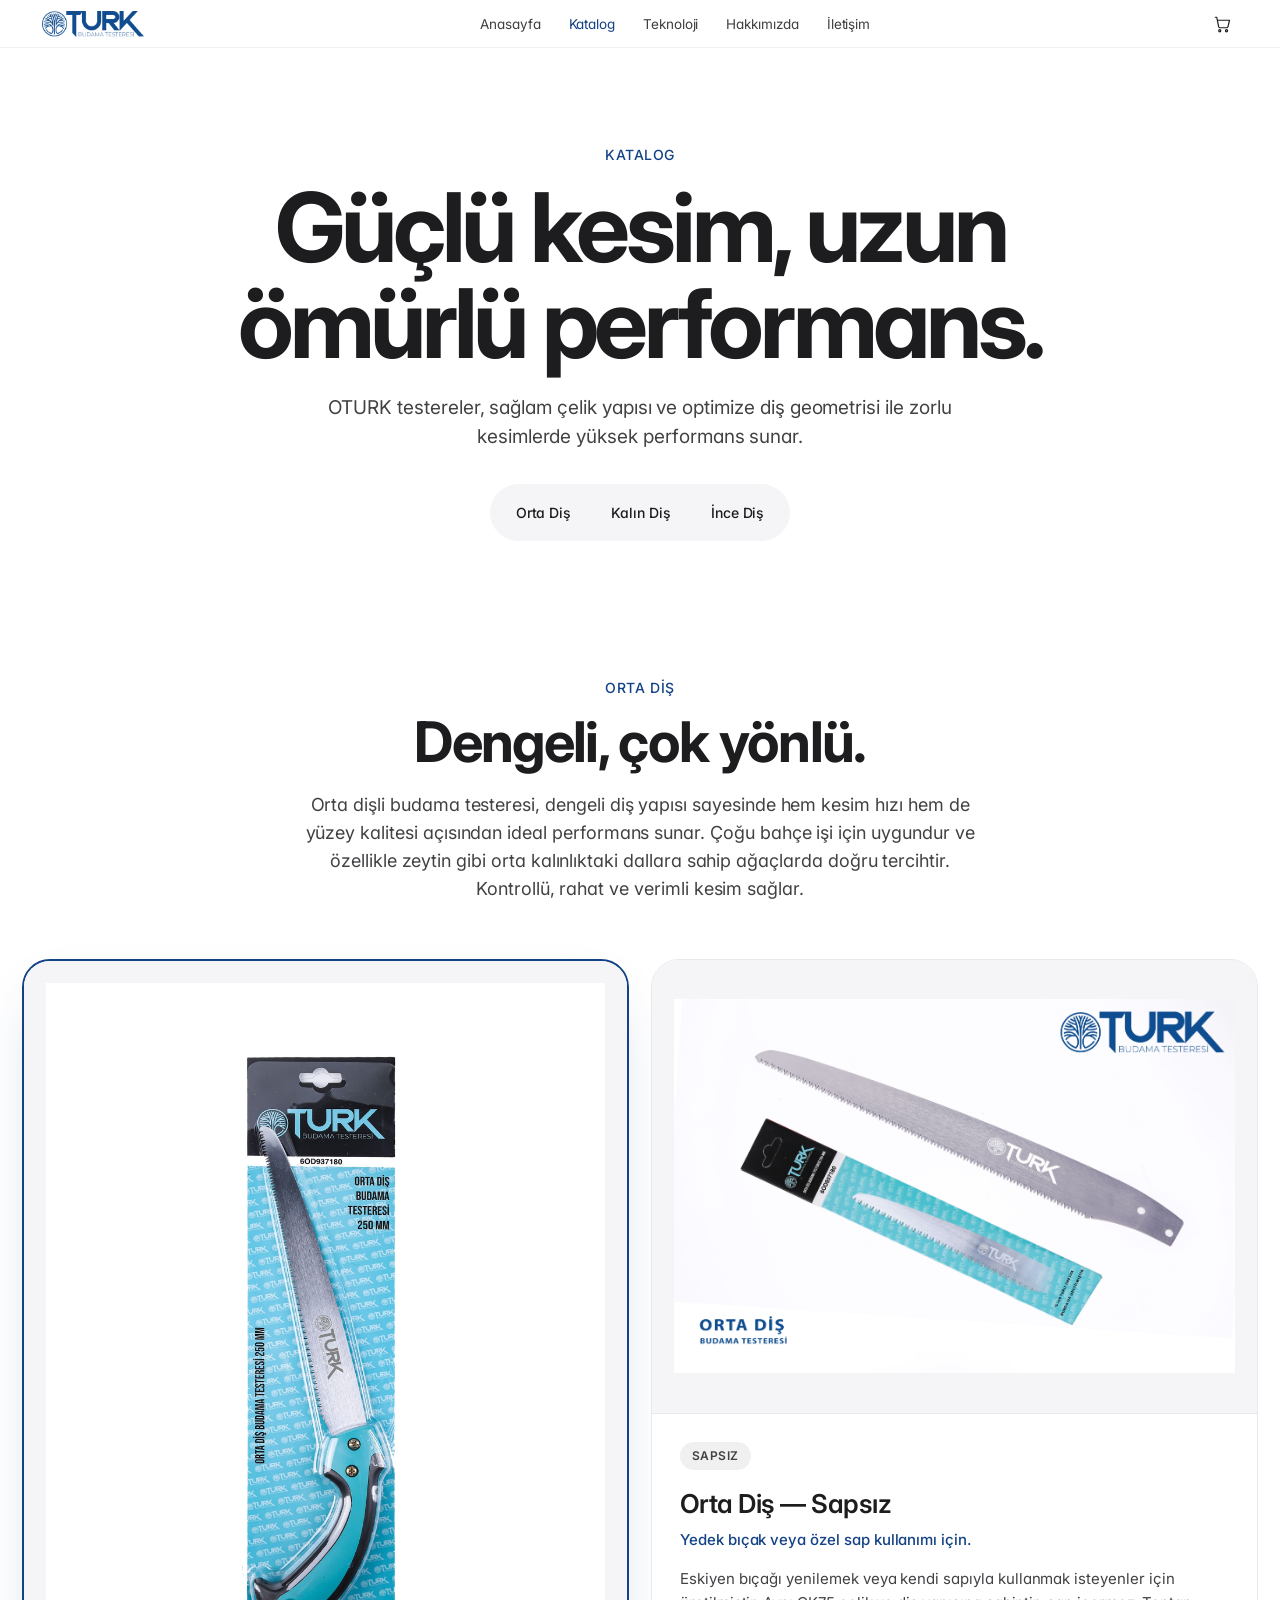
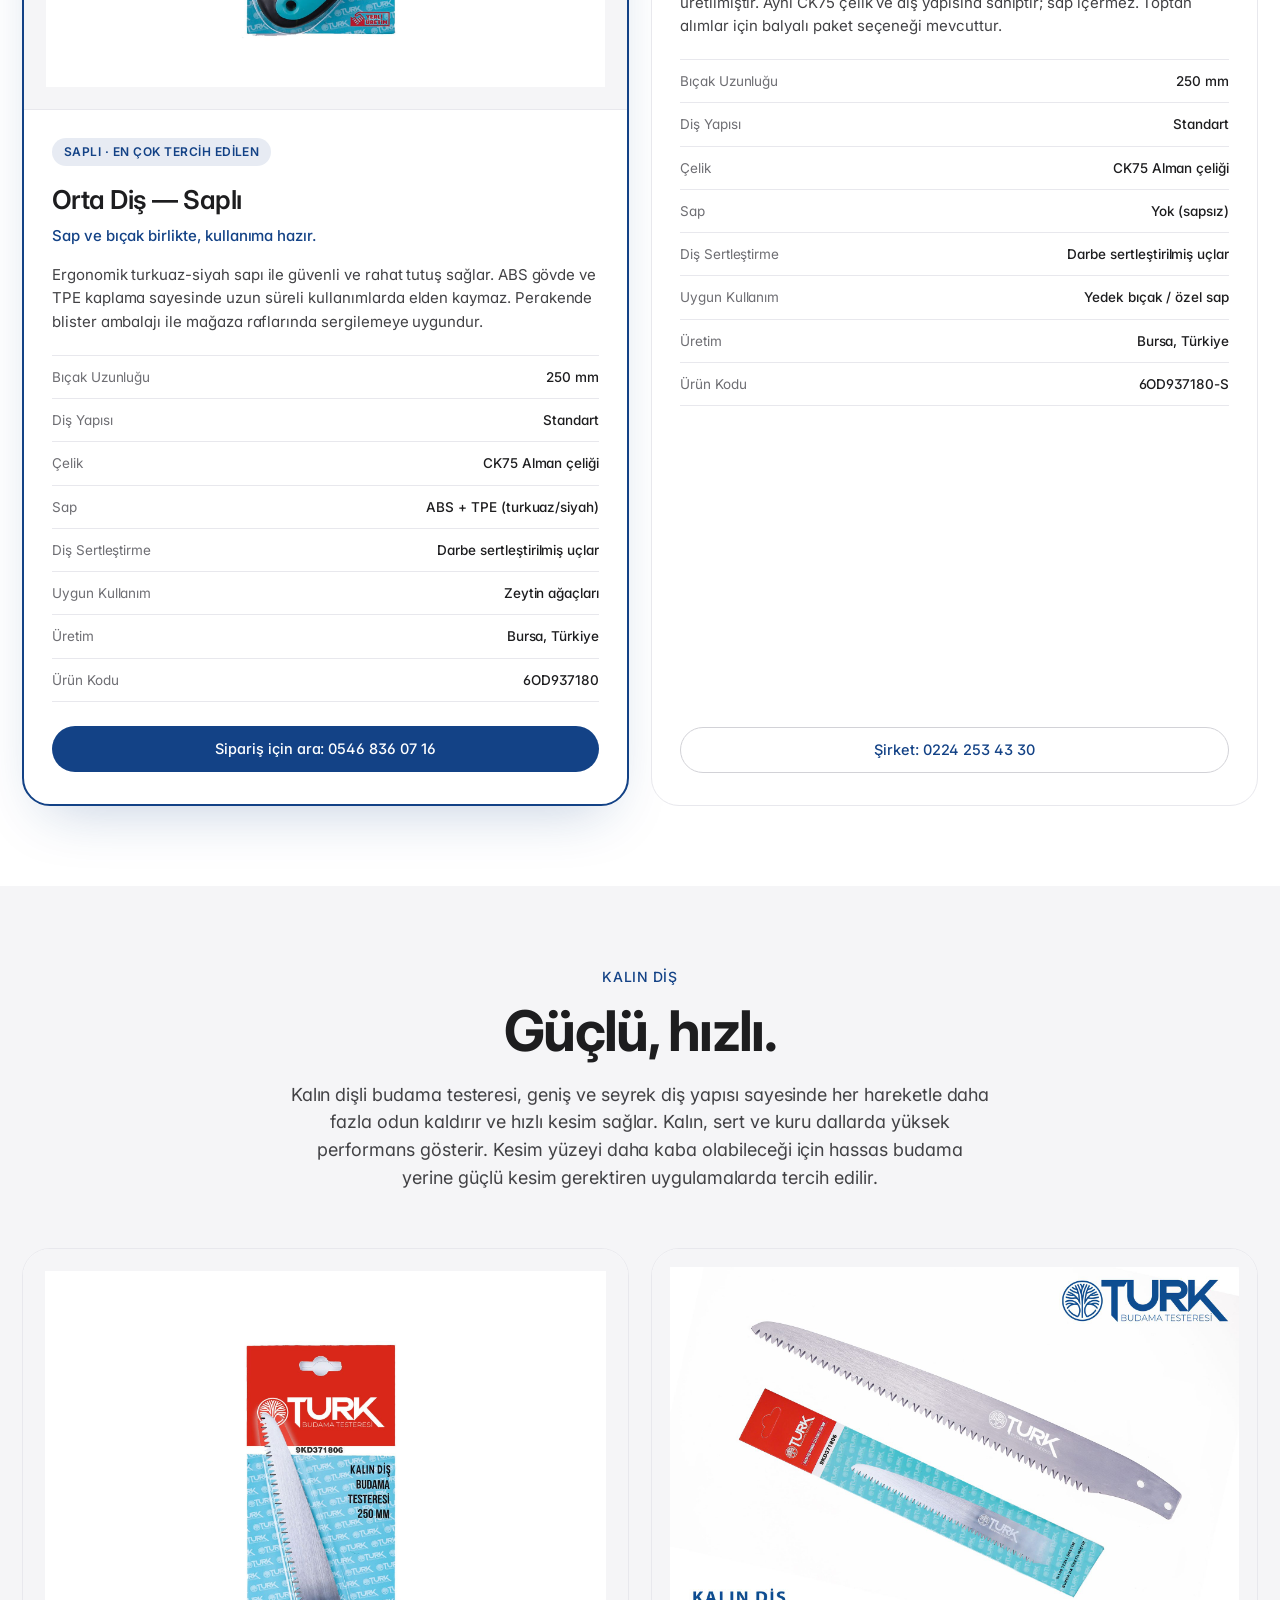
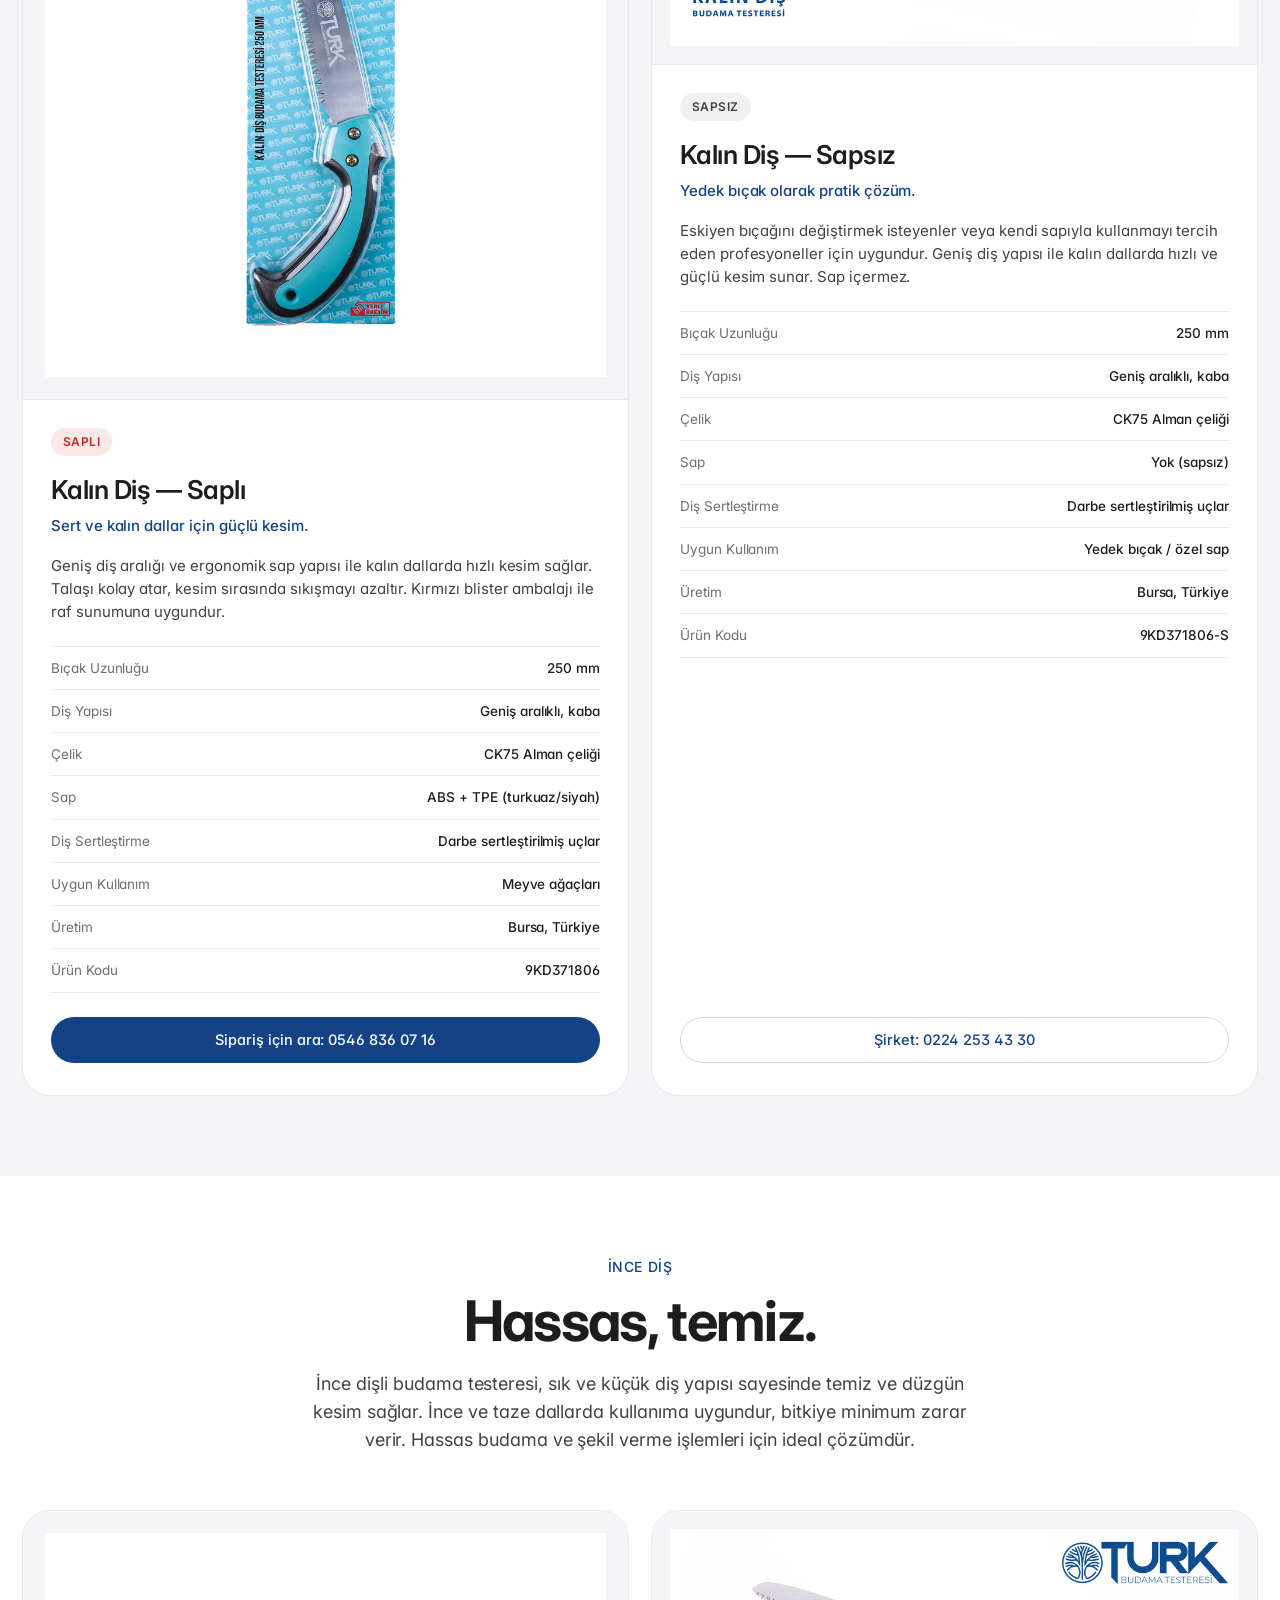
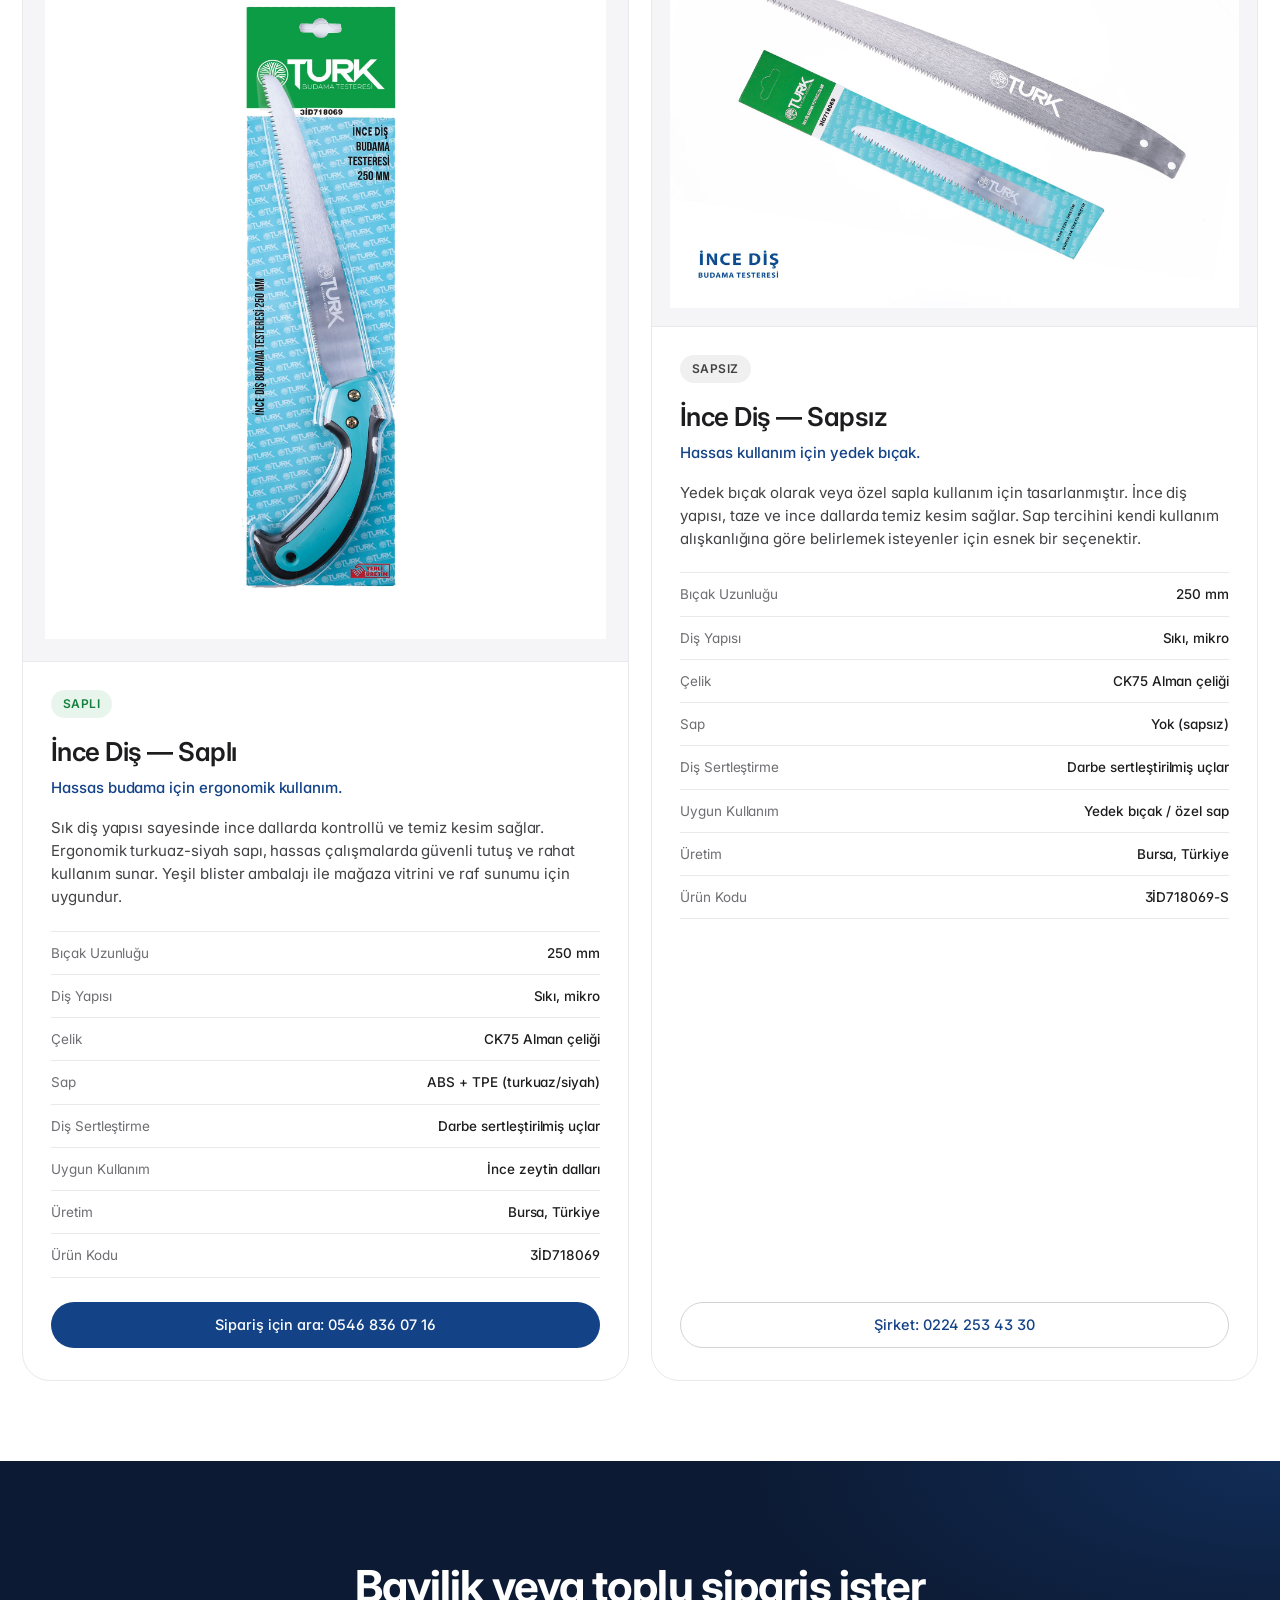
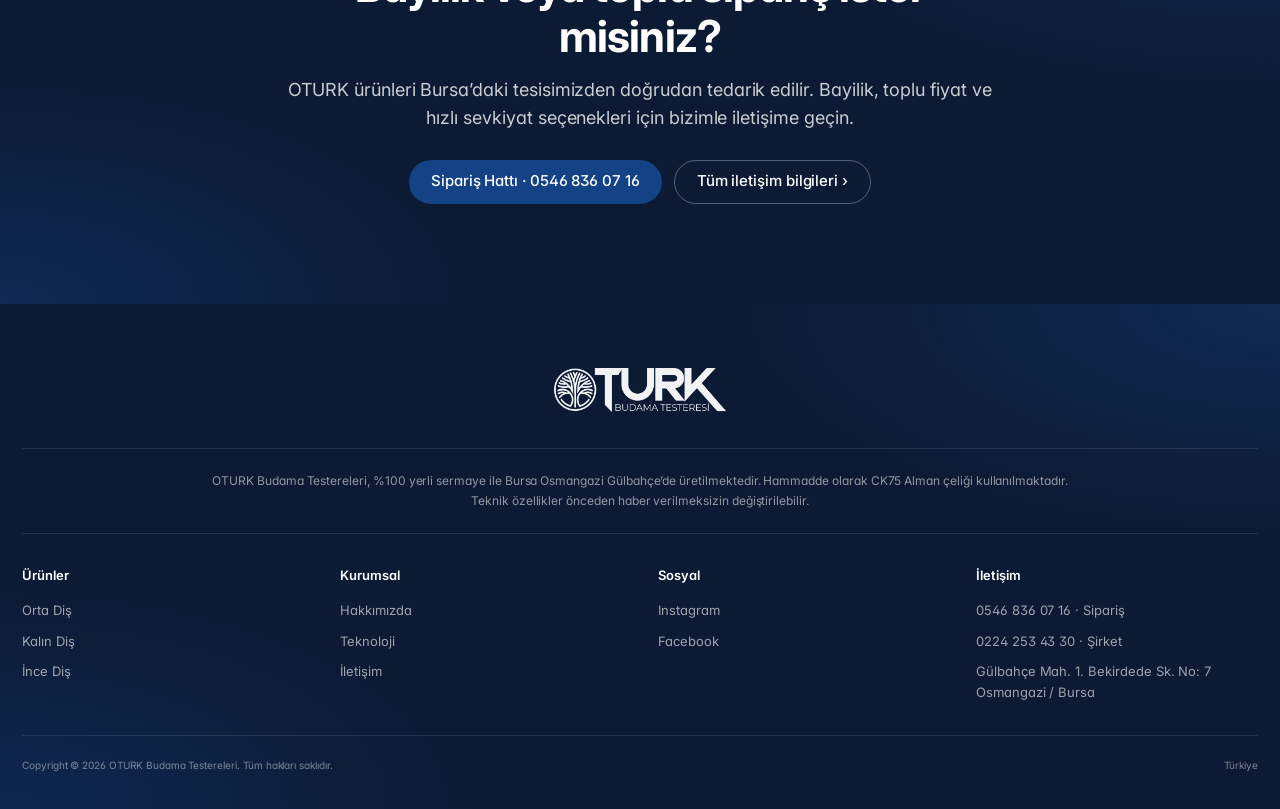
==== commit 50498c77: "Update product descriptions, terminology, and tagline - Replace feature/group ledes with detailed te" ====
--- a/katalog.html
+++ b/katalog.html
@@ -5,7 +5,7 @@
   <meta name="viewport" content="width=device-width, initial-scale=1, viewport-fit=cover" />
   <meta name="theme-color" content="#134286" />
   <title>Katalog — OTURK Budama Testereleri</title>
-  <meta name="description" content="OTURK budama testereleri katalogu. Üç diş tipi (ince, orta, kalın), saplı ve sapsız seçenekler. Bursa'da CK75 Alman çeliğinden üretilir." />
+  <meta name="description" content="OTURK budama testereleri kataloğu. İnce, orta ve kalın diş seçenekleri; saplı ve sapsız modeller. Bursa'da CK75 Alman çeliğinden üretilir." />
 
   <link rel="preconnect" href="https://fonts.googleapis.com" />
   <link rel="preconnect" href="https://fonts.gstatic.com" crossorigin />
@@ -46,10 +46,9 @@
     <section class="cat-hero">
       <div class="cat-hero-inner">
         <p class="cat-eyebrow">Katalog</p>
-        <h1 class="cat-headline">Ürünler.</h1>
+        <h1 class="cat-headline">Güçlü kesim, uzun ömürlü performans.</h1>
         <p class="cat-lede">
-          Üç diş tipi, iki sunum biçimi. Tüm modeller Bursa'da CK75 Alman çeliğinden üretilir, 250 mm bıçak uzunluğundadır.
-          Saplı modeller turkuaz-siyah ergonomik tutaç ile birlikte gelir; sapsız modeller yedek bıçak veya özel tutaç kullanımı için tasarlanmıştır.
+OTURK testereler, sağlam çelik yapısı ve optimize diş geometrisi ile zorlu kesimlerde yüksek performans sunar.
         </p>
         <div class="cat-quick-jump">
           <a href="#orta">Orta Diş</a>
@@ -64,10 +63,11 @@
       <div class="cat-group-inner">
         <header class="cat-group-head">
           <p class="cat-eyebrow">Orta Diş</p>
-          <h2 class="cat-group-title">Çok yönlü, vazgeçilmez.</h2>
+          <h2 class="cat-group-title">Dengeli, çok yönlü.</h2>
           <p class="cat-group-lede">
-            Standart diş aralığı; meyve ağacı, zeytin ve bağ budamasının her aşamasında dengeli kesim performansı verir.
-            En çok tercih edilen modelimiz — bahçe ustasının her gün yanında olan kararı.
+            Orta dişli budama testeresi, dengeli diş yapısı sayesinde hem kesim hızı hem de yüzey kalitesi açısından
+            ideal performans sunar. Çoğu bahçe işi için uygundur ve özellikle zeytin gibi orta kalınlıktaki dallara
+            sahip ağaçlarda doğru tercihtir. Kontrollü, rahat ve verimli kesim sağlar.
           </p>
         </header>
 
@@ -79,18 +79,18 @@
             <div class="cat-card-body">
               <span class="cat-tag cat-tag--blue">Saplı · En çok tercih edilen</span>
               <h3>Orta Diş — Saplı</h3>
-              <p class="cat-card-tag">Tutaç + bıçak, kullanıma hazır.</p>
-              <p class="cat-card-desc">
-                Turkuaz-siyah ergonomik tutaç ile teslim edilir. ABS gövde, TPE kavrama yüzeyi sayesinde uzun mesai sonunda
-                bile kayma yapmaz. Perakende blister ambalajda; mağaza rafına asılarak sergilenmeye uygundur.
+              <p class="cat-card-tag">Sap ve bıçak birlikte, kullanıma hazır.</p>
+              <p class="cat-card-desc">
+                Ergonomik turkuaz-siyah sapı ile güvenli ve rahat tutuş sağlar. ABS gövde ve TPE kaplama sayesinde
+                uzun süreli kullanımlarda elden kaymaz. Perakende blister ambalajı ile mağaza raflarında sergilemeye uygundur.
               </p>
               <dl class="cat-specs">
                 <dt>Bıçak Uzunluğu</dt><dd>250 mm</dd>
                 <dt>Diş Yapısı</dt><dd>Standart</dd>
                 <dt>Çelik</dt><dd>CK75 Alman çeliği</dd>
-                <dt>Tutaç</dt><dd>ABS + TPE (turkuaz/siyah)</dd>
-                <dt>Diş Sertleştirme</dt><dd>Darbe sertleştirilmiş uçlar</dd>
-                <dt>Uygun Kullanım</dt><dd>Meyve ağacı, bağ, zeytin</dd>
+                <dt>Sap</dt><dd>ABS + TPE (turkuaz/siyah)</dd>
+                <dt>Diş Sertleştirme</dt><dd>Darbe sertleştirilmiş uçlar</dd>
+                <dt>Uygun Kullanım</dt><dd>Zeytin ağaçları</dd>
                 <dt>Üretim</dt><dd>Bursa, Türkiye</dd>
                 <dt>Ürün Kodu</dt><dd>6OD937180</dd>
               </dl>
@@ -100,23 +100,23 @@
 
           <article class="cat-card">
             <div class="cat-card-img">
-              <img src="images/orta-dis.png" alt="OTURK Orta Diş Sapsız Bıçak — yedek bıçak" loading="lazy" />
+              <img src="images/orta-dis.jpg" alt="OTURK Orta Diş Sapsız Bıçak — yedek bıçak" loading="lazy" />
             </div>
             <div class="cat-card-body">
               <span class="cat-tag">Sapsız</span>
               <h3>Orta Diş — Sapsız</h3>
-              <p class="cat-card-tag">Yedek bıçak veya özel tutaç için.</p>
-              <p class="cat-card-desc">
-                Sadece bıçak. Eskiyen bıçağı yenilemek veya kendi tutacınızı tasarlamak için ideal. Aynı CK75 çelik
-                kalitesi, aynı diş geometrisi — tutaç yok. Toptan alımlarda balyalı paket seçeneği mevcuttur.
+              <p class="cat-card-tag">Yedek bıçak veya özel sap kullanımı için.</p>
+              <p class="cat-card-desc">
+                Eskiyen bıçağı yenilemek veya kendi sapıyla kullanmak isteyenler için üretilmiştir.
+                Aynı CK75 çelik ve diş yapısına sahiptir; sap içermez. Toptan alımlar için balyalı paket seçeneği mevcuttur.
               </p>
               <dl class="cat-specs">
                 <dt>Bıçak Uzunluğu</dt><dd>250 mm</dd>
                 <dt>Diş Yapısı</dt><dd>Standart</dd>
                 <dt>Çelik</dt><dd>CK75 Alman çeliği</dd>
-                <dt>Tutaç</dt><dd>Yok (sapsız)</dd>
-                <dt>Diş Sertleştirme</dt><dd>Darbe sertleştirilmiş uçlar</dd>
-                <dt>Uygun Kullanım</dt><dd>Yedek bıçak / özel tutaç</dd>
+                <dt>Sap</dt><dd>Yok (sapsız)</dd>
+                <dt>Diş Sertleştirme</dt><dd>Darbe sertleştirilmiş uçlar</dd>
+                <dt>Uygun Kullanım</dt><dd>Yedek bıçak / özel sap</dd>
                 <dt>Üretim</dt><dd>Bursa, Türkiye</dd>
                 <dt>Ürün Kodu</dt><dd>6OD937180-S</dd>
               </dl>
@@ -134,8 +134,9 @@
           <p class="cat-eyebrow">Kalın Diş</p>
           <h2 class="cat-group-title">Güçlü, hızlı.</h2>
           <p class="cat-group-lede">
-            Geniş diş aralığı, kalın gövde ve sert dalda hızlı kesim için. Zeytin gövdesi, kuruyan dal ya da odun temizliğinde
-            bilek yormadan, ilk vuruşta tutar. Profesyonel budama ekiplerinin tercihi.
+            Kalın dişli budama testeresi, geniş ve seyrek diş yapısı sayesinde her hareketle daha fazla odun kaldırır
+            ve hızlı kesim sağlar. Kalın, sert ve kuru dallarda yüksek performans gösterir. Kesim yüzeyi daha kaba
+            olabileceği için hassas budama yerine güçlü kesim gerektiren uygulamalarda tercih edilir.
           </p>
         </header>
 
@@ -147,18 +148,18 @@
             <div class="cat-card-body">
               <span class="cat-tag cat-tag--red">Saplı</span>
               <h3>Kalın Diş — Saplı</h3>
-              <p class="cat-card-tag">Tam donanımlı, sert kesim için.</p>
-              <p class="cat-card-desc">
-                Geniş diş aralığı + ergonomik tutaç ile zeytin gövdesi gibi kalın dalları seri biçimde keser. Talaş tahliyesi
-                hızlıdır, sıkışma minimumdur. Perakende blister kırmızı paket; mağaza rafına asılarak sergilenir.
+              <p class="cat-card-tag">Sert ve kalın dallar için güçlü kesim.</p>
+              <p class="cat-card-desc">
+                Geniş diş aralığı ve ergonomik sap yapısı ile kalın dallarda hızlı kesim sağlar.
+                Talaşı kolay atar, kesim sırasında sıkışmayı azaltır. Kırmızı blister ambalajı ile raf sunumuna uygundur.
               </p>
               <dl class="cat-specs">
                 <dt>Bıçak Uzunluğu</dt><dd>250 mm</dd>
                 <dt>Diş Yapısı</dt><dd>Geniş aralıklı, kaba</dd>
                 <dt>Çelik</dt><dd>CK75 Alman çeliği</dd>
-                <dt>Tutaç</dt><dd>ABS + TPE (turkuaz/siyah)</dd>
-                <dt>Diş Sertleştirme</dt><dd>Darbe sertleştirilmiş uçlar</dd>
-                <dt>Uygun Kullanım</dt><dd>Kalın gövde, zeytin, odun</dd>
+                <dt>Sap</dt><dd>ABS + TPE (turkuaz/siyah)</dd>
+                <dt>Diş Sertleştirme</dt><dd>Darbe sertleştirilmiş uçlar</dd>
+                <dt>Uygun Kullanım</dt><dd>Meyve ağaçları</dd>
                 <dt>Üretim</dt><dd>Bursa, Türkiye</dd>
                 <dt>Ürün Kodu</dt><dd>9KD371806</dd>
               </dl>
@@ -173,18 +174,18 @@
             <div class="cat-card-body">
               <span class="cat-tag">Sapsız</span>
               <h3>Kalın Diş — Sapsız</h3>
-              <p class="cat-card-tag">Sadece bıçak — yedek için.</p>
-              <p class="cat-card-desc">
-                Eskimiş bıçağı yenilemek isteyenler veya kendi tutacını ekleyen profesyoneller için. Aynı geniş diş
-                geometrisi, aynı CK75 sertlik — tutaçsız teslim. Toptan paketlerde tercih edilir.
+              <p class="cat-card-tag">Yedek bıçak olarak pratik çözüm.</p>
+              <p class="cat-card-desc">
+                Eskiyen bıçağını değiştirmek isteyenler veya kendi sapıyla kullanmayı tercih eden profesyoneller için uygundur.
+                Geniş diş yapısı ile kalın dallarda hızlı ve güçlü kesim sunar. Sap içermez.
               </p>
               <dl class="cat-specs">
                 <dt>Bıçak Uzunluğu</dt><dd>250 mm</dd>
                 <dt>Diş Yapısı</dt><dd>Geniş aralıklı, kaba</dd>
                 <dt>Çelik</dt><dd>CK75 Alman çeliği</dd>
-                <dt>Tutaç</dt><dd>Yok (sapsız)</dd>
-                <dt>Diş Sertleştirme</dt><dd>Darbe sertleştirilmiş uçlar</dd>
-                <dt>Uygun Kullanım</dt><dd>Yedek bıçak / özel tutaç</dd>
+                <dt>Sap</dt><dd>Yok (sapsız)</dd>
+                <dt>Diş Sertleştirme</dt><dd>Darbe sertleştirilmiş uçlar</dd>
+                <dt>Uygun Kullanım</dt><dd>Yedek bıçak / özel sap</dd>
                 <dt>Üretim</dt><dd>Bursa, Türkiye</dd>
                 <dt>Ürün Kodu</dt><dd>9KD371806-S</dd>
               </dl>
@@ -202,8 +203,9 @@
           <p class="cat-eyebrow">İnce Diş</p>
           <h2 class="cat-group-title">Hassas, temiz.</h2>
           <p class="cat-group-lede">
-            Sıkı diş aralığı, ince dal ve fidanda doku yırtmayan temiz iz bırakır. Şekil budaması, filiz alma ve süs
-            ağacı işlerinde bahçe ustasının ilk seçimi. Hatasız bir kesim, sağlıklı bir bitki.
+            İnce dişli budama testeresi, sık ve küçük diş yapısı sayesinde temiz ve düzgün kesim sağlar.
+            İnce ve taze dallarda kullanıma uygundur, bitkiye minimum zarar verir. Hassas budama ve şekil verme
+            işlemleri için ideal çözümdür.
           </p>
         </header>
 
@@ -215,18 +217,19 @@
             <div class="cat-card-body">
               <span class="cat-tag cat-tag--green">Saplı</span>
               <h3>İnce Diş — Saplı</h3>
-              <p class="cat-card-tag">Hassas budama, ergonomik tutaç.</p>
-              <p class="cat-card-desc">
-                Sıkı diş aralığı, ince dalın kabuğunu yırtmadan kesim sağlar — yara izi minimumda kalır. Ergonomik turkuaz
-                tutaç hassas kontrol için ideal. Yeşil perakende blister paket; mağaza vitrini için optimum sunum.
+              <p class="cat-card-tag">Hassas budama için ergonomik kullanım.</p>
+              <p class="cat-card-desc">
+                Sık diş yapısı sayesinde ince dallarda kontrollü ve temiz kesim sağlar.
+                Ergonomik turkuaz-siyah sapı, hassas çalışmalarda güvenli tutuş ve rahat kullanım sunar.
+                Yeşil blister ambalajı ile mağaza vitrini ve raf sunumu için uygundur.
               </p>
               <dl class="cat-specs">
                 <dt>Bıçak Uzunluğu</dt><dd>250 mm</dd>
                 <dt>Diş Yapısı</dt><dd>Sıkı, mikro</dd>
                 <dt>Çelik</dt><dd>CK75 Alman çeliği</dd>
-                <dt>Tutaç</dt><dd>ABS + TPE (turkuaz/siyah)</dd>
-                <dt>Diş Sertleştirme</dt><dd>Darbe sertleştirilmiş uçlar</dd>
-                <dt>Uygun Kullanım</dt><dd>İnce dal, fidan, şekil budama</dd>
+                <dt>Sap</dt><dd>ABS + TPE (turkuaz/siyah)</dd>
+                <dt>Diş Sertleştirme</dt><dd>Darbe sertleştirilmiş uçlar</dd>
+                <dt>Uygun Kullanım</dt><dd>İnce zeytin dalları</dd>
                 <dt>Üretim</dt><dd>Bursa, Türkiye</dd>
                 <dt>Ürün Kodu</dt><dd>3İD718069</dd>
               </dl>
@@ -241,18 +244,19 @@
             <div class="cat-card-body">
               <span class="cat-tag">Sapsız</span>
               <h3>İnce Diş — Sapsız</h3>
-              <p class="cat-card-tag">Sadece bıçak — hassas yedek.</p>
-              <p class="cat-card-desc">
-                Yedek bıçak veya özel sapla kullanım için. İnce diş yapısı, doku yırtmaz; bonsai, süs ağacı ve fidan
-                budaması yapan profesyoneller için tutacın kişisel tercihinize bırakıldığı esnek seçenek.
+              <p class="cat-card-tag">Hassas kullanım için yedek bıçak.</p>
+              <p class="cat-card-desc">
+                Yedek bıçak olarak veya özel sapla kullanım için tasarlanmıştır.
+                İnce diş yapısı, taze ve ince dallarda temiz kesim sağlar. Sap tercihini kendi kullanım alışkanlığına
+                göre belirlemek isteyenler için esnek bir seçenektir.
               </p>
               <dl class="cat-specs">
                 <dt>Bıçak Uzunluğu</dt><dd>250 mm</dd>
                 <dt>Diş Yapısı</dt><dd>Sıkı, mikro</dd>
                 <dt>Çelik</dt><dd>CK75 Alman çeliği</dd>
-                <dt>Tutaç</dt><dd>Yok (sapsız)</dd>
-                <dt>Diş Sertleştirme</dt><dd>Darbe sertleştirilmiş uçlar</dd>
-                <dt>Uygun Kullanım</dt><dd>Yedek bıçak / özel tutaç</dd>
+                <dt>Sap</dt><dd>Yok (sapsız)</dd>
+                <dt>Diş Sertleştirme</dt><dd>Darbe sertleştirilmiş uçlar</dd>
+                <dt>Uygun Kullanım</dt><dd>Yedek bıçak / özel sap</dd>
                 <dt>Üretim</dt><dd>Bursa, Türkiye</dd>
                 <dt>Ürün Kodu</dt><dd>3İD718069-S</dd>
               </dl>
@@ -267,7 +271,7 @@
     <section class="cat-cta-strip">
       <div class="cat-cta-strip-inner">
         <h2>Bayilik veya toplu sipariş ister misiniz?</h2>
-        <p>OTURK ürünleri Bursa'daki tesisimizden doğrudan tedarik edilir. Bayi ağı, toplu fiyat ve hızlı sevkiyat için iletişime geçin.</p>
+        <p>OTURK ürünleri Bursa’daki tesisimizden doğrudan tedarik edilir. Bayilik, toplu fiyat ve hızlı sevkiyat seçenekleri için bizimle iletişime geçin.</p>
         <div class="cat-cta-strip-actions">
           <a class="btn btn--blue" href="tel:+905468360716">Sipariş Hattı · 0546 836 07 16</a>
           <a class="btn btn--ghost" href="index.html#iletisim">Tüm iletişim bilgileri ›</a>
@@ -285,7 +289,7 @@
       </div>
       <div class="footer-disclaimer">
         <p>
-          OTURK Budama Testereleri, %100 yerli sermaye ile Bursa Osmangazi Gülbahçe'de üretilmektedir.
+          OTURK Budama Testereleri, %100 yerli sermaye ile Bursa Osmangazi Gülbahçe’de üretilmektedir.
           Hammadde olarak CK75 Alman çeliği kullanılmaktadır. Teknik özellikler önceden haber verilmeksizin değiştirilebilir.
         </p>
       </div>
@@ -331,4 +335,4 @@
 
   <script src="script.js" defer></script>
 </body>
-</html>
+</html>
